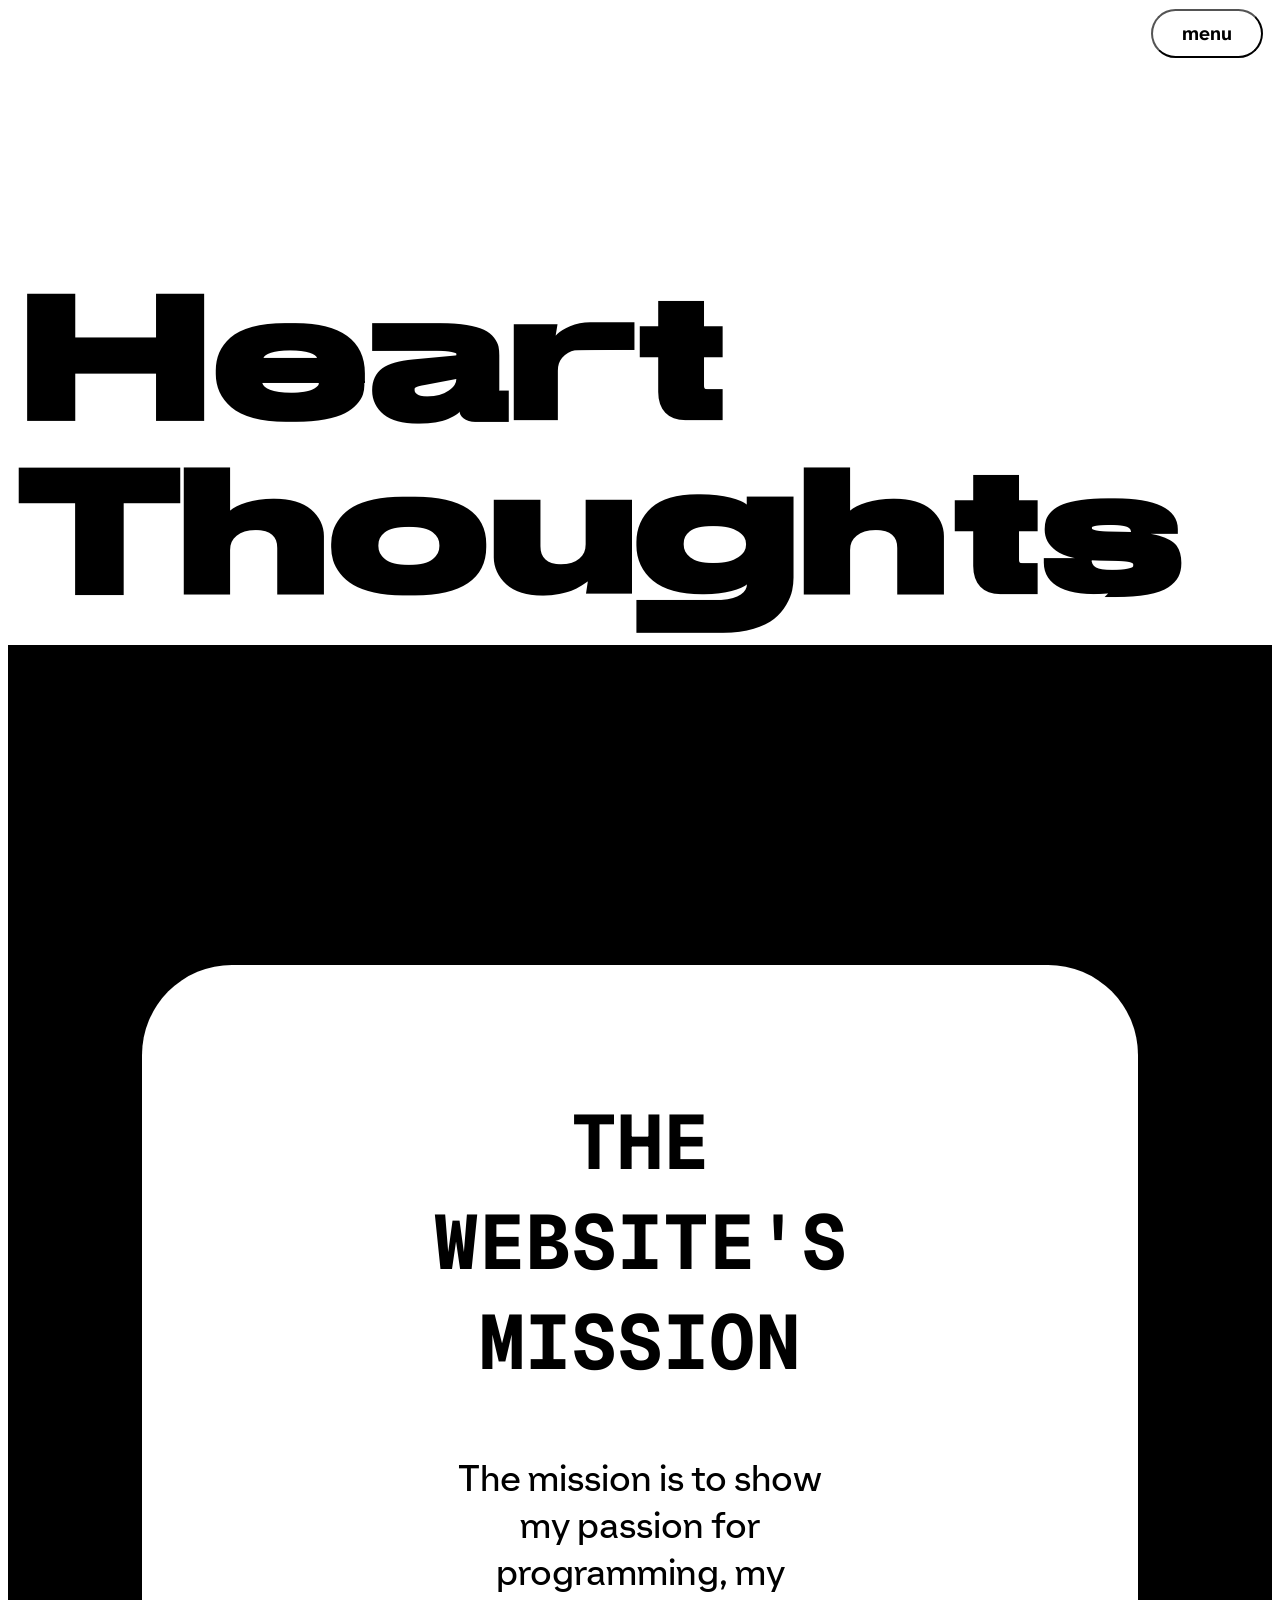
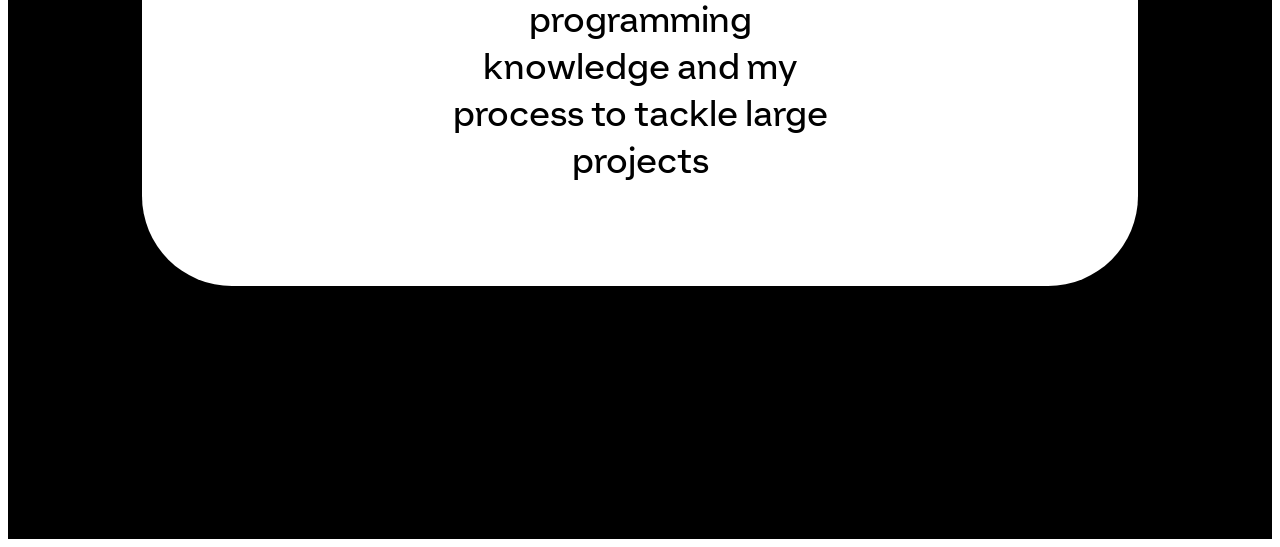
==== index.html @ 22851c81 "first commit" ====
<!-- the home page -->
 <!DOCTYPE html>
 <html lang="en">
 <head>
    <meta charset="UTF-8">
    <meta name="viewport" content="width=device-width, initial-scale=1.0">
    <link rel="stylesheet" type="text/css" href="styles.css" /> 
    <title>Heart Thoughts - Home</title>
 </head>
 <body>
    <div id="hero_section"> 
        <!-- block level identification -->
        <div class="menu">
            <button class="home_button">menu</button>
            <!-- the menu -->
        </div>
        <div class="title">
            <!-- the title -->
             <h1>Heart<br>Thoughts</h1>
        </div>

    </div>

    <div id="mission_section"> 
        <div class="mission_card">
            <div class="mission_title">
                <h2>THE WEBSITE'S MISSION</h2>
            </div>
            <div class="mission_text">
                <p> The mission is to show my passion for programming, my programming knowledge and my process to tackle large projects</p>
            </div>

        </div>

    <div id="feature_section">
        <div class="feauture_title">
            <h2>FEATURE LIST</h2>
        </div>


    </div>

    </div>
 </body>
 </html>
---- styles.css ----
/* css file for the home page */
/* going to use grid instead of flex because it gives you more control */

@font-face {
    /* for the title */
  font-family: 'StretchPro';
  src: url('fonts/StretchPro.otf') format('opentype');
  
}

@font-face {
    /* for the menu */
  font-family: 'AHN';
  src: url('fonts/AtkinsonHyperlegibleNext-VariableFont_wght.ttf') format('truetype');
  font-weight: bold;
}

/* headings */
@font-face {
  font-family: 'GeistMono';
  src: url('fonts/GeistMono-VariableFont_wght.ttf') format('truetype');
  font-weight: bold;
}

/* text */
@font-face {
  font-family: 'CruffySans';
  src: url('fonts/CruyffSans-Regular.ttf') format('truetype');
  font-weight: bold;
}

body{
  width: minmax(500px, 1fr);
}

#hero_section{
/* 1. to use grid you need to set the outmost container to grid */
    display: grid;  /* grid – generates a block-level grid */


/* 2. define the   columns and rows of the grid with a space-separated list of values*/
/*  <track-size> – can be a length, a percentage, or a fraction of the free space in the grid using the fr unit (more on this unit over at DigitalOcean)
<line-name> – an arbitrary name of your choosing or the order that the lines appears from the leftmost outer lne of the grid. the count starts at 1 and not 0*/
    grid-template-columns: 75% 25%;
    grid-template-rows: 25% 25%;
    grid-template-areas: 
    ". menu"
    "title title";
    /*  gaps between the rows, gaps between the columsn  */
    margin: 1vh;
    overflow: hidden;  /* Hides overflowed text */
    
}


#hero_section .menu .home_button{
   background-color: white;
   color: black; 

   font-family: 'AHN';


   /* colour of the text */
   border-radius: 62.18px;
   padding: 10px 29px;
   /*  the space between the text and the border of a button: height, width */
   text-align: center;
   font-size: 19.34px;
   border-width: 2px;
   /* border thickness */
}


#hero_section .menu{
/* move the menut to the left*/
  justify-self: end; 
  align-self: start; 
  grid-area: menu;
}

#hero_section .title{
/* move the menut to the left*/
  justify-self: start; 
  align-self: end; 
  grid-area: title; 
  width: 1fr; 
  height: 100%;

}


#hero_section .title h1{
    font-size: 13.43vw;
    font-family: 'StretchPro';

}

/* 

Mission section

*/


#mission_section {
    background-color: black;
    width: 100%;
    height: 70%;
    display: grid; 
    /* minmax(0, 1fr) */
    grid-template-columns: minmax(0.3fr,1fr) minmax(0.4fr,2fr) minmax(0.3fr,1fr);
    grid-template-rows: minmax(0.3fr,1fr) minmax(2.4fr,3fr) minmax(0.3fr,1fr);  
    gap: 0px 0px; 
    grid-template-areas: 
        ". . ."
        "mission_card . . "
        ". . ."; 

}
/* not centred */
#mission_section .mission_card{
    margin: 20% 20%;
    background-color: white;
    color: black; 
    border-radius: 90px;
    padding: 5% 23%;
    text-align: center;

    justify-self: center; 
    align-self: center; 
    grid-area: mission_card; 
    white-space: normal;  /* Ensures text wraps when necessary */
    
    
    
}

#mission_section .mission_card .mission_title{
  font-family: 'GeistMono';
  /* white-space: nowrap; */
  /* stops the text being squished in one column*//* stops the text being squished in one column*/
  font-size: 4vw;
  /* white-space: normal;  Ensures text wraps when necessary */
}

#mission_section .mission_card .mission_text{
  font-family: 'CruffySans';
  font-size: 3vw;
  /* white-space: normal;  Ensures text wraps when necessary */

}

/* why the mission_card is centered */
/* The reason the code centers the mission_card element within the mission_section is due to the CSS Grid layout combined with how the grid-template-areas and the justify-self and align-self properties are applied:

- The mission_section uses a grid container with three columns and three rows defined by grid-template-columns and grid-template-rows. The middle row and first column contain the mission_card area as specified in grid-template-areas, positioning mission_card in the second row and first column cell of the grid.
- The mission_card is assigned to the grid-area named "mission_card," ensuring it occupies that particular grid cell.
- Within the mission_card CSS, justify-self: center and align-self: center center the card horizontally and vertically within its grid cell.
- Despite margin: 20% 20%, the centering via justify-self and align-self within the grid cell takes precedence for alignment inside that cell.
- The grid-template-columns and grid-template-rows use minmax with fractional units, giving flexible but balanced space distribution. Since mission_card is placed in the middle of the vertical grid but on the left horizontally (first column), it aligns centrally in that grid cell, which can appear visually centered vertically in the section though shifted horizontally to the left grid area. */
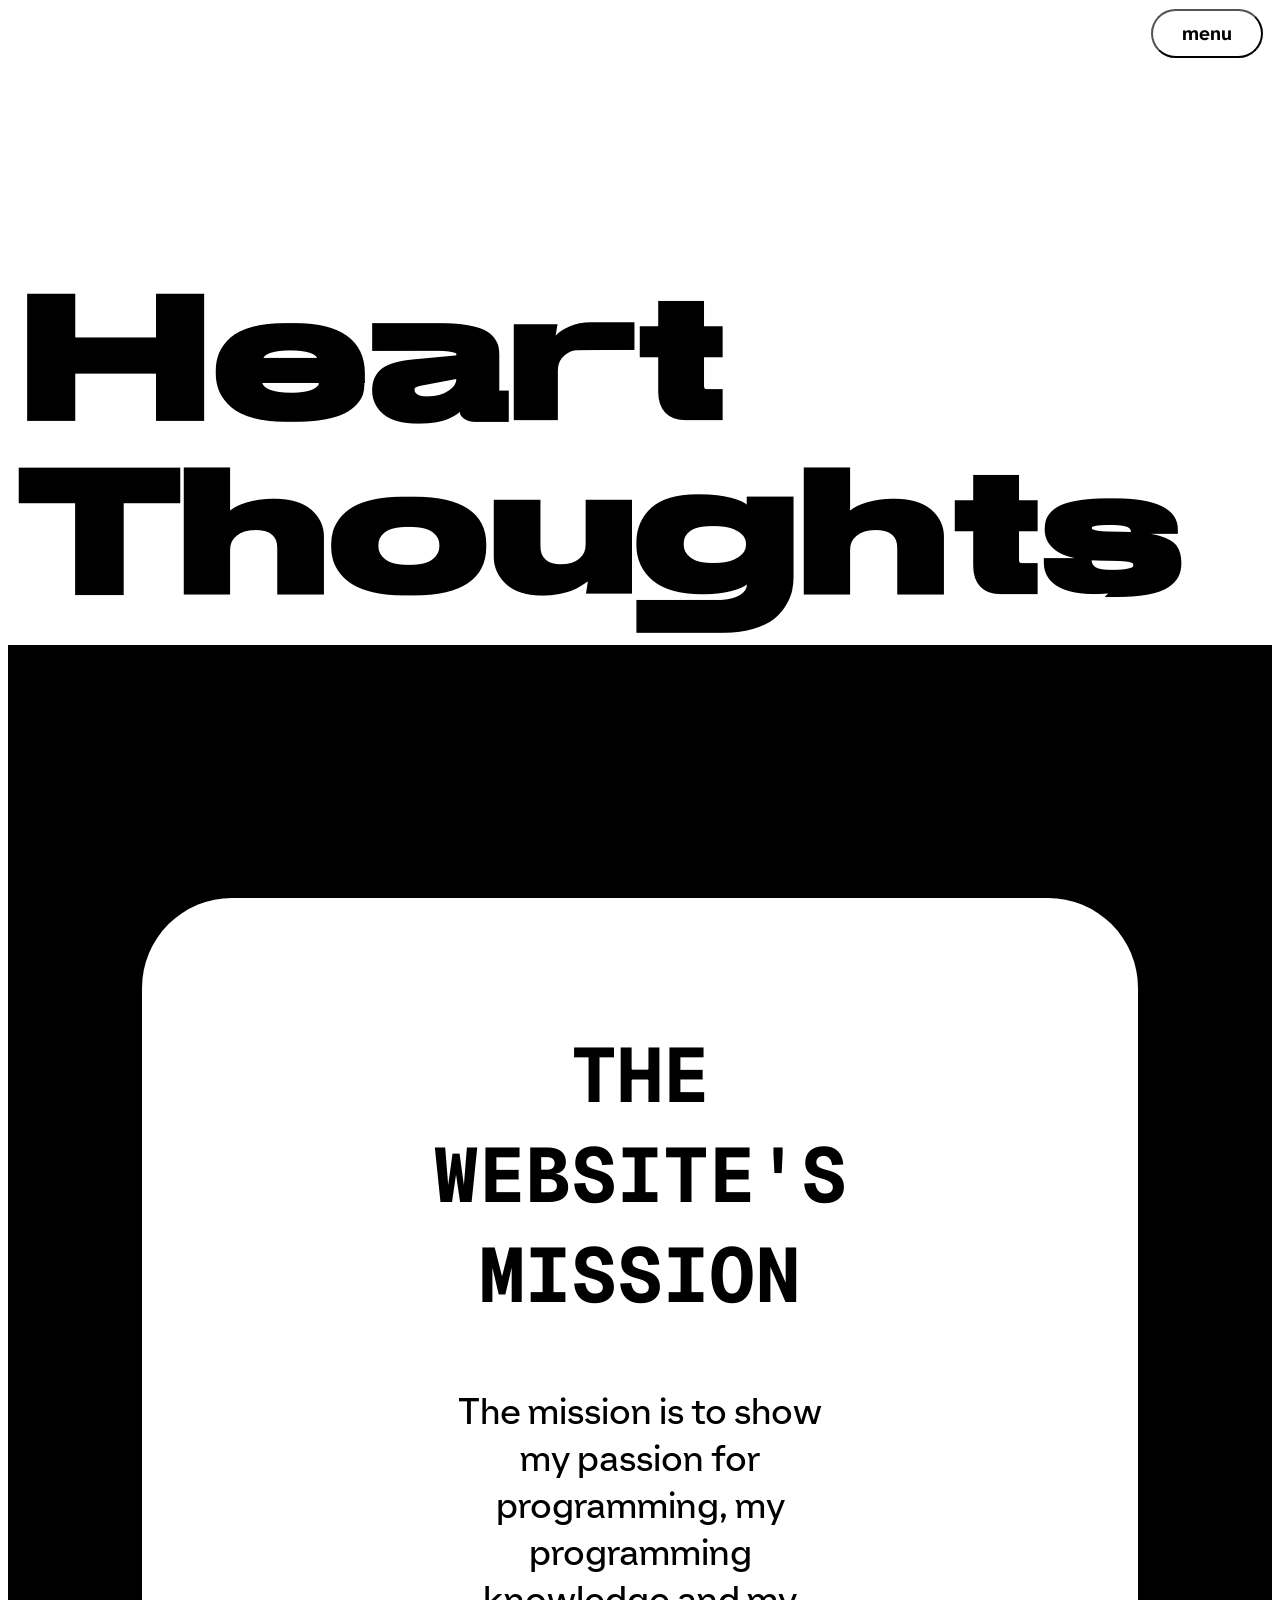
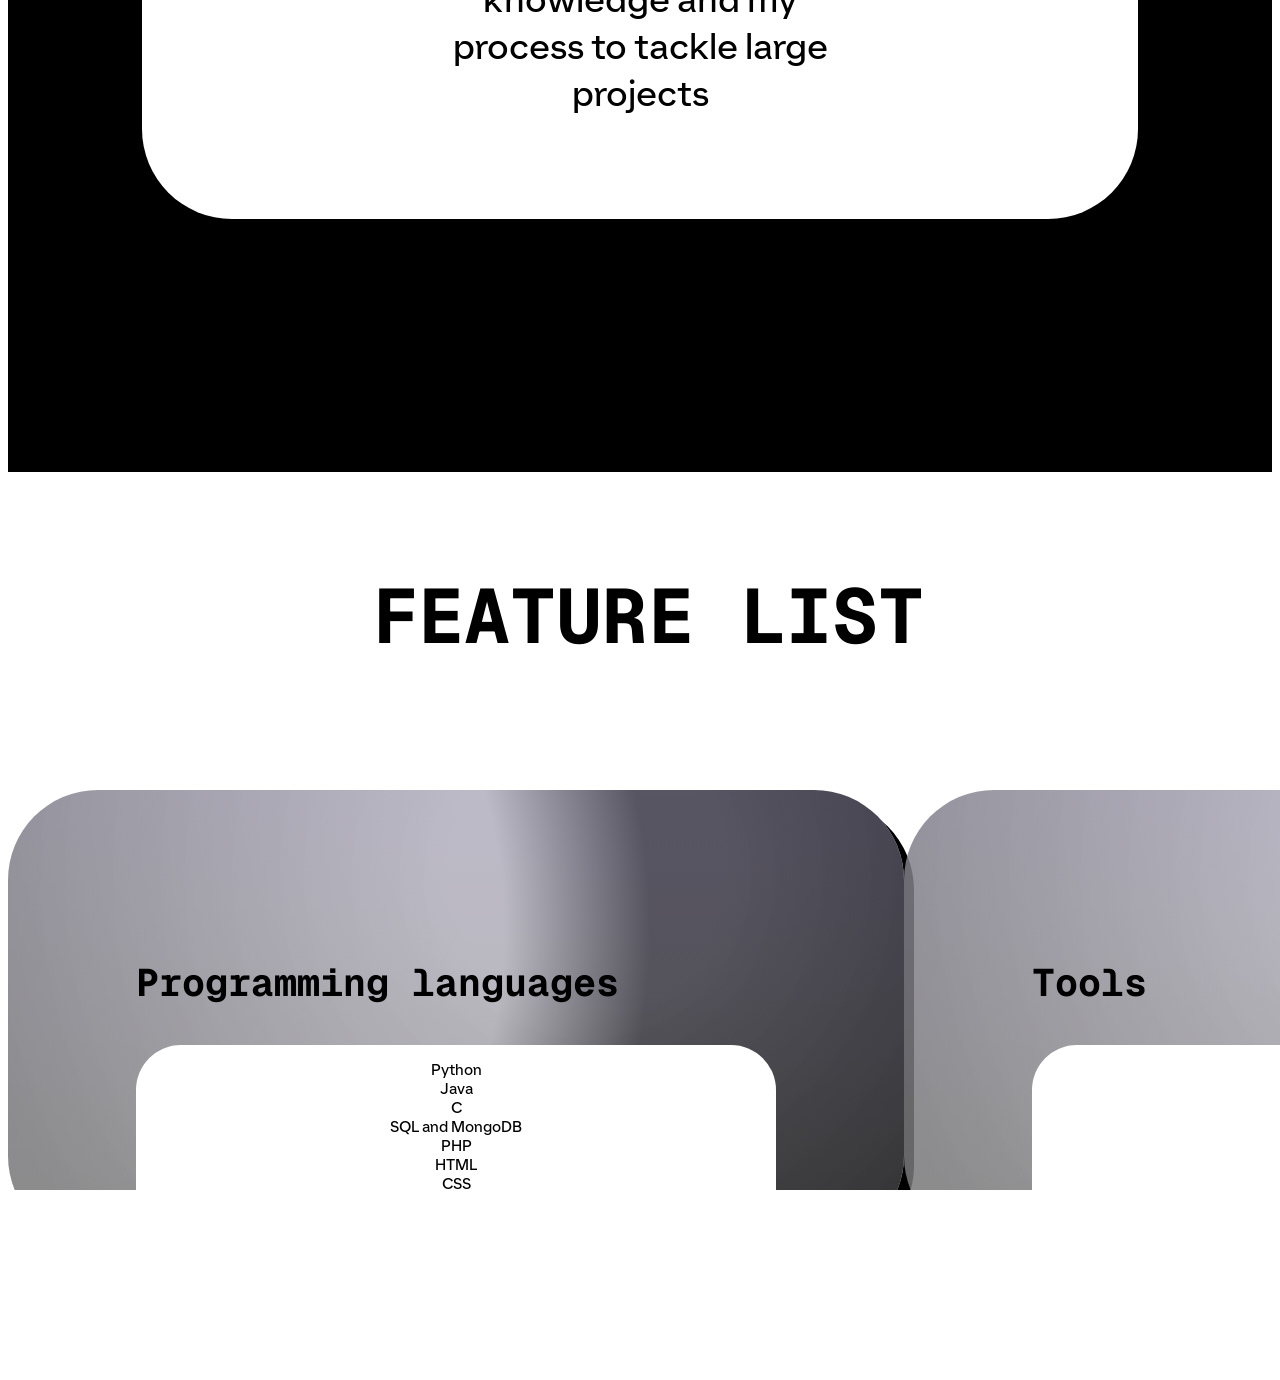
==== commit 23d701b7: "this is a working courossel at a small - phone sized display size. Once it becomes the size of a lap" ====
--- a/index.html
+++ b/index.html
@@ -32,14 +32,75 @@
 
         </div>
 
+    </div>
+
     <div id="feature_section">
+
         <div class="feauture_title">
             <h2>FEATURE LIST</h2>
         </div>
+        
+            <!-- caurosel -->
+        <div id="caurosel">
+             
+                <div class="content">
+                    <p>
+                        Programming languages
+                    </p>
+                    <div class="feature_text_container">
+                        <ul>
+                            <li>Python</li>
+                            <li>Java</li>
+                            <li>C</li>
+                            <li>SQL and MongoDB</li>
+                            <li>PHP</li>
+                            <li>HTML</li>
+                            <li>CSS</li>
+                        </ul>
+                    </div>
+
+                </div>
+
+                <div class="content">
+                    <p>
+                        Tools
+                    </p>
+                    <div class="feature_text_container">
+                        <ul>
+                            <li>Git and Github</li>
+                            <li>Excel</li>
+                            <li>Linux</li>
+                            <li>Bash</li>
+                        </ul>
+                    </div>
+
+                </div>
+                <div class="content">
+                    <p>
+                        Technologies
+                    </p>
+
+                    <div class="feature_text_container">
+                        <ul>
+                            <li>RDBMS</li>
+                            <li> CI/CD</li>
+                            <li>AWS</li>
+                            <li>Virtual Machines</li>
+                            <li>Penpot</li>
+
+                        </ul>
+
+                    </div>
+                </div>
+                
+            
+        </div>
+       
 
 
     </div>
 
-    </div>
+
+    
  </body>
  </html>
--- a/styles.css
+++ b/styles.css
@@ -159,3 +159,173 @@
 - Despite margin: 20% 20%, the centering via justify-self and align-self within the grid cell takes precedence for alignment inside that cell.
 - The grid-template-columns and grid-template-rows use minmax with fractional units, giving flexible but balanced space distribution. Since mission_card is placed in the middle of the vertical grid but on the left horizontally (first column), it aligns centrally in that grid cell, which can appear visually centered vertically in the section though shifted horizontally to the left grid area. */
 
+
+
+
+#feature_section {
+  background-color: rgb(255, 255, 255);
+  width: 100vw;
+  min-height: 100vh;
+  list-style: none;
+
+  display: grid; 
+    grid-template-columns: 0.1fr 3.3fr 0.1fr; 
+  grid-template-rows: 1fr 1.8fr 0.5fr; 
+  gap: 0px 0px; 
+  grid-template-areas: 
+    ". title ."
+    "slider slider slider"
+    ". . ."; 
+  
+
+}
+
+#feature_section .feauture_title{
+  font-size: 4vw;
+  font-family: 'GeistMono';
+  padding-top: 30px;
+
+  justify-self: center; 
+  align-self: start; 
+  grid-area: title; 
+
+}
+
+  
+#caurosel{
+  background-color: white;
+  display: flex;
+  height: 400px;
+  
+  overflow-x: scroll;
+  scroll-snap-type: x mandatory;
+  scroll-padding-top: 15vh;
+   
+  /* Hide scrollbar in Firefox */
+  scrollbar-width: none;
+
+  /* Hide scrollbar in IE and Edge */
+  -ms-overflow-style: none;
+
+  justify-self: stretch; 
+  align-self: center; 
+  grid-area: slider; 
+  
+}
+
+
+/* Hide scrollbar in webkit */
+.list::-webkit-scrollbar {
+  display: none;
+}
+
+
+
+.content {
+  display:flex;
+  align-items: center;
+  justify-content: start;
+  padding:10vw;
+  width:80vw;
+  /* margin: 2vw;  */
+  height: 50%;
+
+}
+
+.content {
+  display:flex;
+  align-items: center;
+  justify-content: start;
+ 
+  white-space: nowrap;
+  /* background-color: #000000; */
+  background:
+      radial-gradient(circle at 4.45% 30.34%, rgba(255,255,255,0.4) 50%, rgba(2,2,3,0.4) 66.0%),
+      radial-gradient(circle at 64.65% 18.90%, rgba(255,255,255,0.2) 20%, rgba(0,0,0,0.4) 91%),
+      linear-gradient(to bottom, rgba(26,17,65,0.6) 0%, rgba(0,0,0,0.6) 100%);
+
+    background-size: 100% 100%;
+    background-repeat: no-repeat;
+    color: black;
+
+  /* position: relative; */
+  z-index: 0;
+  /* color: white; */
+  /* transition: 0.6s ease-in; */
+  scroll-snap-align: start;
+  border-radius: 90px 90px 90px 90px;
+  
+  /* making the grid to put in the inner card and the title */
+  display: grid;
+  grid-template-columns: 0.1fr 3.4fr 0.1fr; 
+  grid-template-rows: 0.1fr 1.6fr 0.1fr; 
+  gap: 0px 0px; 
+  grid-template-areas: 
+        "title . ."
+        "text_card_container . . "
+        ". . ."; 
+
+
+
+  box-shadow: 10px 10px;
+  
+  
+}
+
+
+/* 
+.content:hover::before{
+  transition-delay:0.1s ;
+
+  transform: scale(40);
+}
+
+.content:hover{
+    background:
+      radial-gradient(circle at 4.45% 30.34%, rgba(255,255,255,0.4) 50%, rgba(2,2,3,0.4) 66.0%),
+      radial-gradient(circle at 64.65% 18.90%, rgba(255,255,255,0.2) 20%, rgba(0,0,0,0.4) 91%),
+      linear-gradient(to bottom, rgba(26,17,65,0.6) 0%, rgba(0,0,0,0.6) 100%);
+
+    background-size: 100% 100%;
+    background-repeat: no-repeat;
+    color: black; */
+
+/* } */
+
+.content p{
+    padding: 0px 0px;
+    font-size: 3vw;
+    font-family: 'GeistMono';
+    grid-area: title; 
+    place-self: start start;
+
+   
+}
+
+.feature_text_container{
+    
+    background-color: white;
+    color: black; 
+    border-radius: 45px;
+    /* padding: 10% 10%; */
+    text-align: center;
+    width: 50vw;
+    height: 30vh;
+
+    justify-self: center; 
+    align-self: center; 
+    grid-area: text_card_container; 
+    white-space: normal;
+    
+}
+ul {
+  /* How do I get the bullets of an unordered list to center with the text? */
+  padding-left: 0px;
+  list-style-position: inside;
+  /* getting rid of bullet points */
+  list-style-type: none;
+  /* changing the font */
+  font-family:CruffySans;
+ 
+
+}
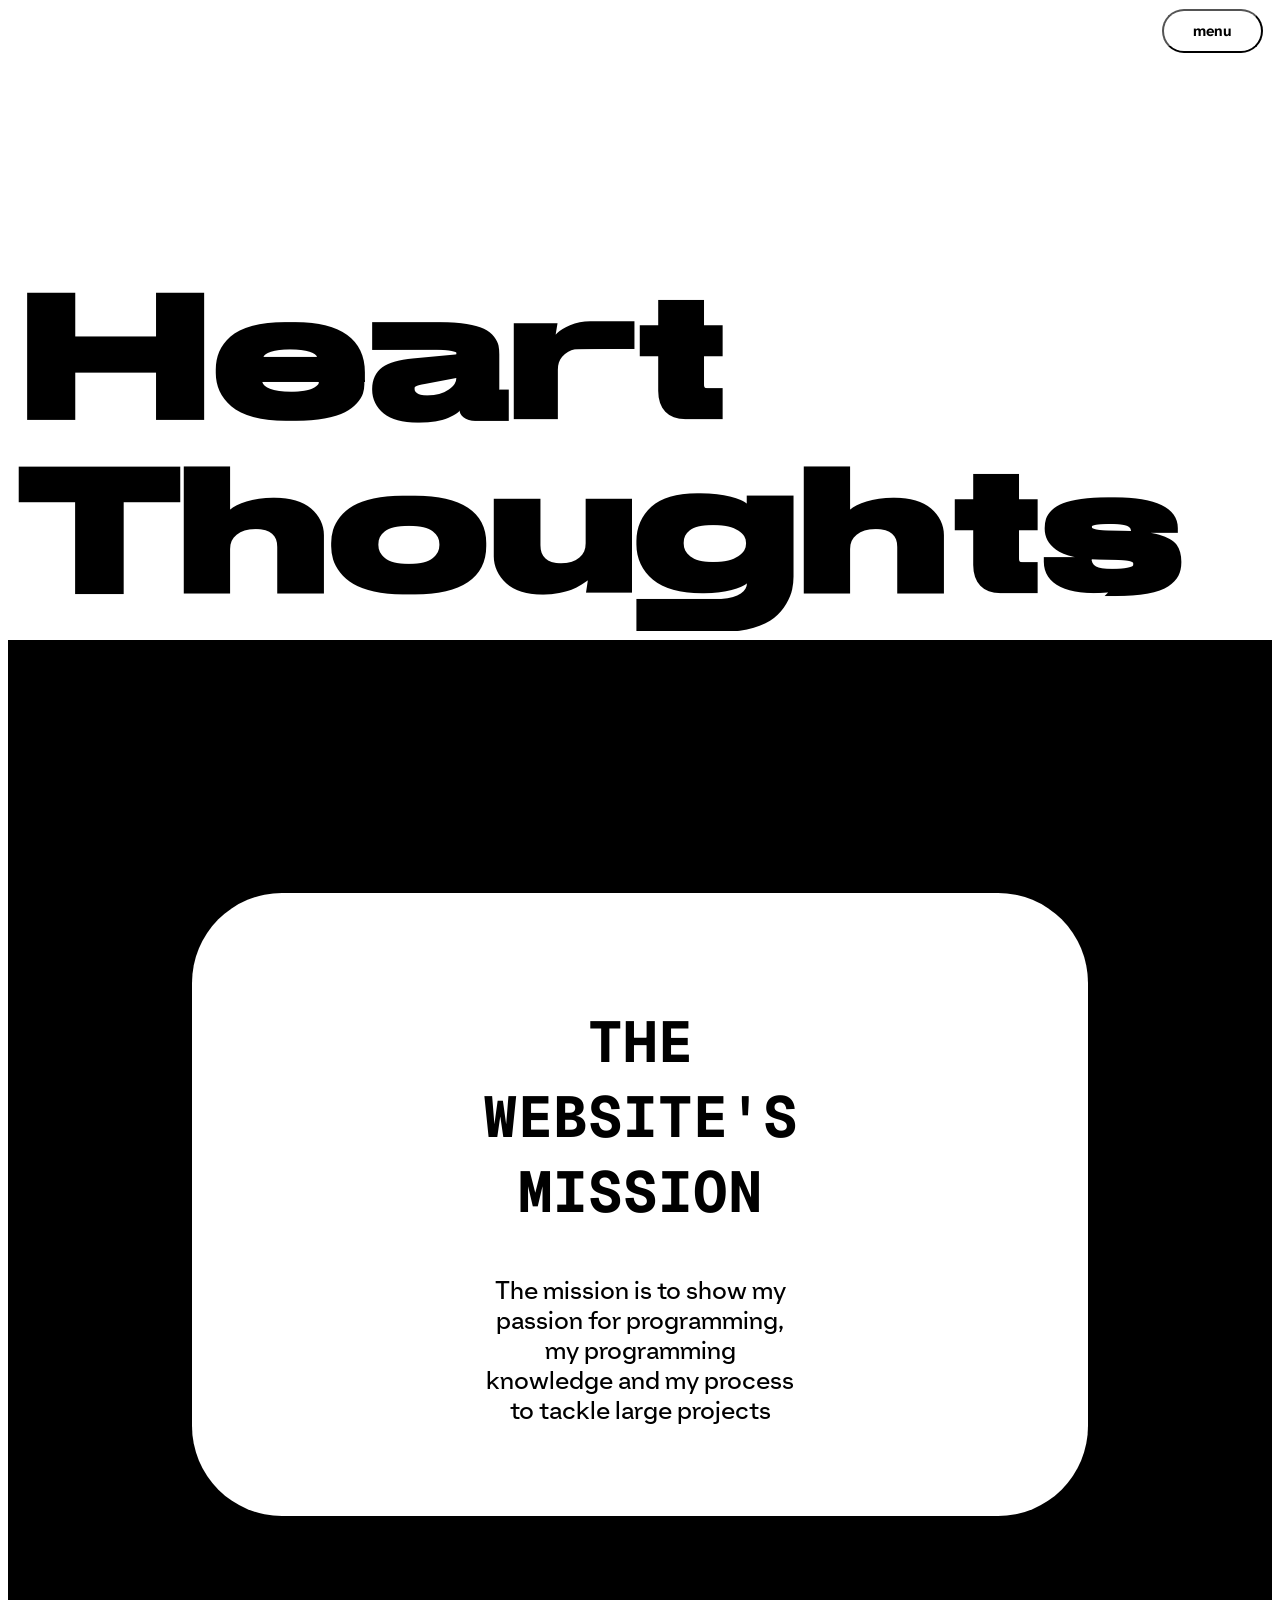
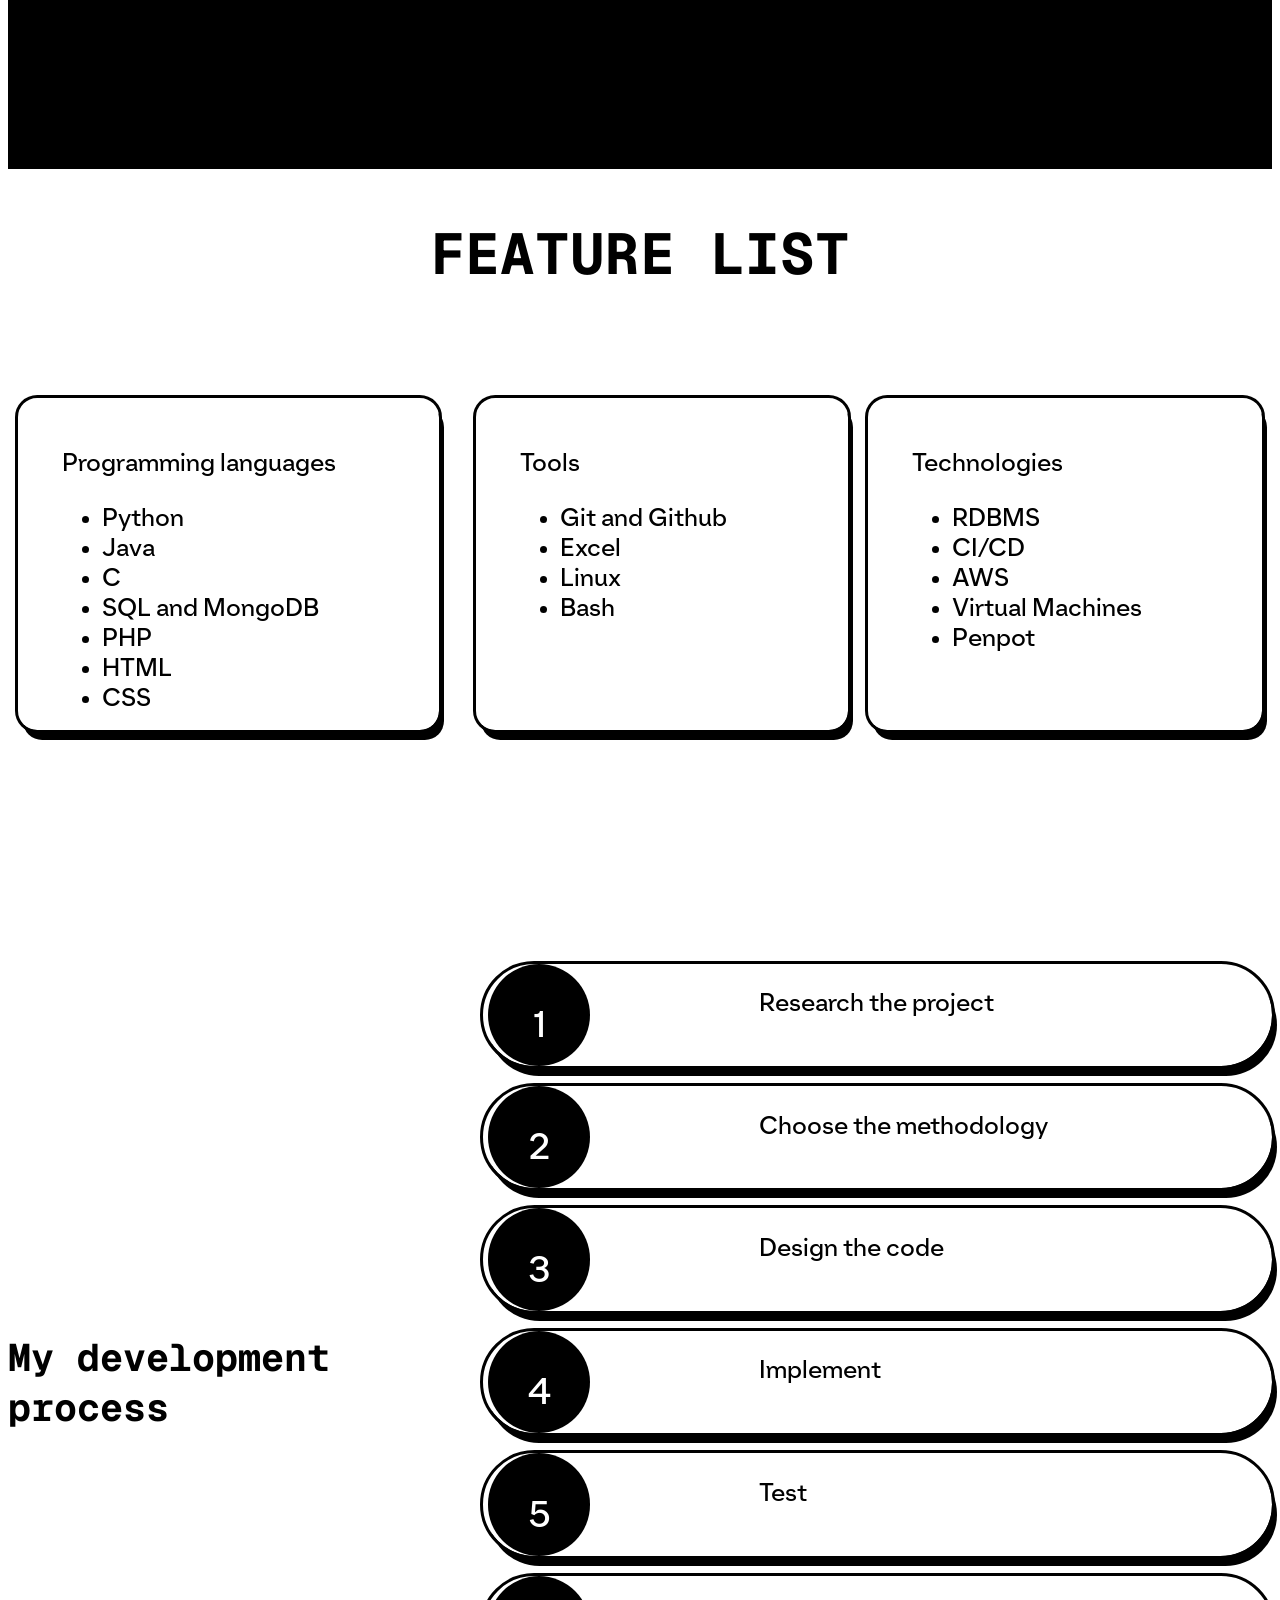
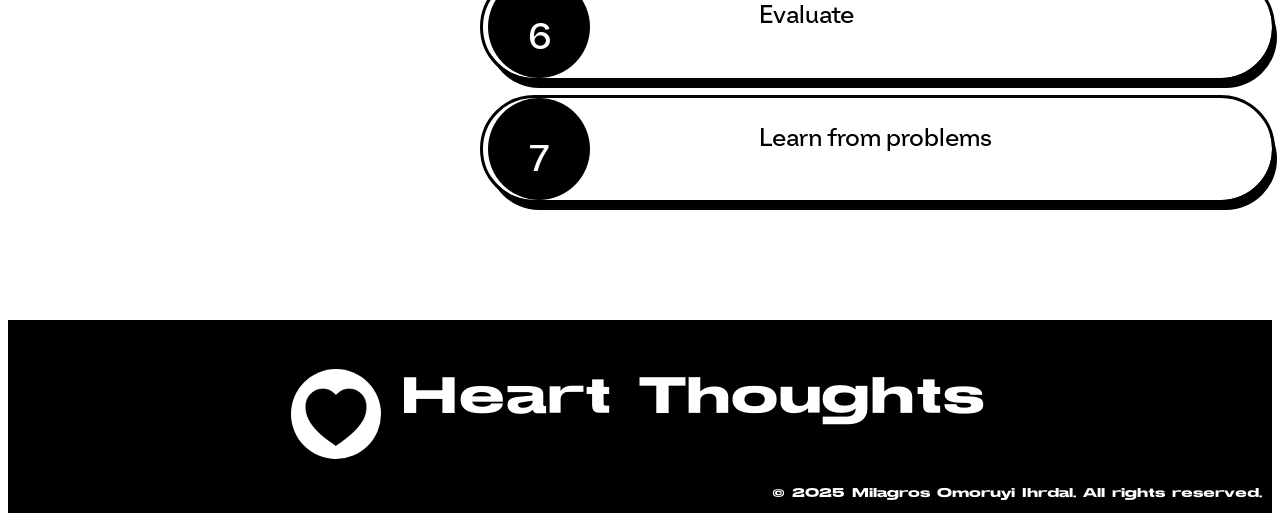
==== commit ed80e4b4: "how it works and footer" ====
--- a/index.html
+++ b/index.html
@@ -34,6 +34,7 @@
 
     </div>
 
+    <!-- new section -->
     <div id="feature_section">
 
         <div class="feauture_title">
@@ -44,52 +45,58 @@
         <div id="caurosel">
              
                 <div class="content">
-                    <p>
-                        Programming languages
-                    </p>
-                    <div class="feature_text_container">
-                        <ul>
-                            <li>Python</li>
-                            <li>Java</li>
-                            <li>C</li>
-                            <li>SQL and MongoDB</li>
-                            <li>PHP</li>
-                            <li>HTML</li>
-                            <li>CSS</li>
-                        </ul>
+                    <div class="card">
+                        <p>
+                            Programming languages
+                        </p>
+                        <div class="feature_text_container">
+                            <ul>
+                                <li>Python</li>
+                                <li>Java</li>
+                                <li>C</li>
+                                <li>SQL and MongoDB</li>
+                                <li>PHP</li>
+                                <li>HTML</li>
+                                <li>CSS</li>
+                            </ul>
+                        </div>
                     </div>
 
                 </div>
 
                 <div class="content">
-                    <p>
-                        Tools
-                    </p>
-                    <div class="feature_text_container">
-                        <ul>
-                            <li>Git and Github</li>
-                            <li>Excel</li>
-                            <li>Linux</li>
-                            <li>Bash</li>
-                        </ul>
-                    </div>
-
-                </div>
+                    <div class="card">
+                        <p>
+                            Tools
+                        </p>
+                        <div class="feature_text_container">
+                            <ul>
+                                <li>Git and Github</li>
+                                <li>Excel</li>
+                                <li>Linux</li>
+                                <li>Bash</li>
+                            </ul>
+                        </div>
+                    </div>
+                </div>
+
                 <div class="content">
-                    <p>
-                        Technologies
-                    </p>
-
-                    <div class="feature_text_container">
-                        <ul>
-                            <li>RDBMS</li>
-                            <li> CI/CD</li>
-                            <li>AWS</li>
-                            <li>Virtual Machines</li>
-                            <li>Penpot</li>
-
-                        </ul>
-
+                    <div class="card">
+                        <p>
+                            Technologies
+                        </p>
+
+                        <div class="feature_text_container">
+                            <ul>
+                                <li>RDBMS</li>
+                                <li> CI/CD</li>
+                                <li>AWS</li>
+                                <li>Virtual Machines</li>
+                                <li>Penpot</li>
+
+                            </ul>
+
+                        </div>
                     </div>
                 </div>
                 
@@ -100,7 +107,137 @@
 
     </div>
 
-
+    <!-- new section -->
+    <div class="how-it-works">
+        <div class="hwi-title">
+            <h2>My development process</h2>
+        </div>
+        
+        <div class="process-items-group">
+            <!-- hiw =  how-it-works-->
+            <div class="general-item-hiw">
+                <div class="single-item-hiw">
+                    <div class="hwi-numbered-icon">
+                        <p class="hwi-numbered-label">1</p>
+                    </div>
+                                    
+                    <div class="hwi-single-item-text">
+                        <p>Research the project</p>
+                    </div>
+                    
+                </div>
+            </div>
+
+
+           
+            <div class="general-item-hiw">
+                <div class="single-item-hiw">
+                    <div class="hwi-numbered-icon">
+                        <p class="hwi-numbered-label">2</p>
+                    </div>
+                                    
+                    <div class="hwi-single-item-text">
+                         <p>Choose the methodology</p>
+                    </div>
+                    
+                </div>
+            </div>
+
+           
+            
+            <div class="general-item-hiw">
+                <div class="single-item-hiw">
+                    <div class="hwi-numbered-icon">
+                        <p class="hwi-numbered-label">3</p>
+                    </div>
+                                    
+                    <div class="hwi-single-item-text">
+                          <p>Design the code</p>
+                    </div>
+                    
+                </div>
+            </div>
+
+            
+
+            <div class="general-item-hiw">
+                <div class="single-item-hiw">
+                    <div class="hwi-numbered-icon">
+                        <p class="hwi-numbered-label">4</p>
+                    </div>
+                                    
+                    <div class="hwi-single-item-text">
+                          <p>Implement</p>
+                    </div>
+                    
+                </div>
+            </div>
+
+            
+            <div class="general-item-hiw">
+                <div class="single-item-hiw">
+                    <div class="hwi-numbered-icon">
+                        <p class="hwi-numbered-label">5</p>
+                    </div>
+                                    
+                    <div class="hwi-single-item-text">
+                          <p>Test</p>
+                    </div>
+                    
+                </div>
+            </div>
+
+            
+            <div class="general-item-hiw">
+                <div class="single-item-hiw">
+                    <div class="hwi-numbered-icon">
+                        <p class="hwi-numbered-label">6</p>
+                    </div>
+                                    
+                    <div class="hwi-single-item-text">
+                          <p>Evaluate</p>
+                    </div>
+                    
+                </div>
+            </div>
+            
+            
+            <div class="general-item-hiw">
+                <div class="single-item-hiw">
+                    <div class="hwi-numbered-icon">
+                        <p class="hwi-numbered-label">7</p>
+                    </div>
+                                    
+                    <div class="hwi-single-item-text">
+                          <div class="seventh-item-hiw"><p>Learn from problems</p></div>
+                    </div>
+                    
+                </div>
+            </div>
+            
+            
+        </div>
+    </div>
+
+        <!-- next section -->
+
+        <footer>
+            <div class="footer-logo">
+                <img src="assets\logo.svg" alt="logo" style="width:10vh;height:10vh;">
+            </div>
+            <div class="footer_text">
+                <p>Heart Thoughts</p>
+            
+            </div>
+            <div class="footer_copyright">
+                <p>© 2025 Milagros Omoruyi Ihrdal. All rights reserved.</p>
+            </div>
+            
+            
+        </footer>
+
+
+    
     
  </body>
  </html>
--- a/styles.css
+++ b/styles.css
@@ -31,6 +31,8 @@
 
 body{
   width: minmax(500px, 1fr);
+  overflow-x: hidden; 
+
 }
 
 #hero_section{
@@ -65,7 +67,7 @@
    padding: 10px 29px;
    /*  the space between the text and the border of a button: height, width */
    text-align: center;
-   font-size: 19.34px;
+   font-size: 15px;
    border-width: 2px;
    /* border thickness */
 }
@@ -81,7 +83,7 @@
 #hero_section .title{
 /* move the menut to the left*/
   justify-self: start; 
-  align-self: end; 
+  align-self: start; 
   grid-area: title; 
   width: 1fr; 
   height: 100%;
@@ -105,7 +107,7 @@
 #mission_section {
     background-color: black;
     width: 100%;
-    height: 70%;
+    height: 50%;
     display: grid; 
     /* minmax(0, 1fr) */
     grid-template-columns: minmax(0.3fr,1fr) minmax(0.4fr,2fr) minmax(0.3fr,1fr);
@@ -139,13 +141,13 @@
   font-family: 'GeistMono';
   /* white-space: nowrap; */
   /* stops the text being squished in one column*//* stops the text being squished in one column*/
-  font-size: 4vw;
+  font-size: 3vw;
   /* white-space: normal;  Ensures text wraps when necessary */
 }
 
 #mission_section .mission_card .mission_text{
   font-family: 'CruffySans';
-  font-size: 3vw;
+  font-size: 2vw;
   /* white-space: normal;  Ensures text wraps when necessary */
 
 }
@@ -162,170 +164,237 @@
 
 
 
-#feature_section {
+
+#feature_section{  
+  display: grid;
+  grid-template-columns: 0.5fr 2fr 0.5fr;
+  grid-template-rows: 1.1fr 1.9fr 0.5fr;
+  gap: 0px 0px;
+  grid-auto-flow: row;
+  grid-template-areas:
+    ". title ."
+    "caurosel caurosel caurosel"
+    ". . .";
+}
+
+.feauture_title {
+  display: grid; /* or display: flex;  Why use CSS Grid here?
+Your parent container #feature_section defines a layout with multiple defined areas (title, carousel) arranged in columns and rows. Grid makes it easy to explicitly position these areas with grid-template-areas. */
+  justify-content: center; /* Centers horizontally */
+  align-items: center; /* Optional: centers vertically if container height is set */
+  grid-area: title; /* keep this if you're using grid layout */
+  width: 100%;
+  height: 50%;
+  font-family: 'GeistMono';
+  font-size: 3vw;
+}
+
+#caurosel {
+  display: grid;
+  overflow-y: hidden; 
+  grid-auto-flow: column;  /* lay out children horizontally */
+  grid-area: caurosel;
+  justify-self: center; 
+  align-self: center; 
+/* align-items - Aligns all child items the same way */
+  /* align-self - Aligns that single item differently */
+  width: 100%;
+  height: 100%;
   background-color: rgb(255, 255, 255);
-  width: 100vw;
-  min-height: 100vh;
-  list-style: none;
-
+  overflow-x: scroll;
+  scroll-snap-type: x mandatory;
+}
+
+
+.content {
+  /* background: linear-gradient(135deg, #000000, #292a2d, #000000); */
+  /* top | right | bottom | left */
+  padding: 1px 1px 1px 20px;
+  height: 90%;
+  border-radius: 1.2rem;
+  box-shadow: 0px 1rem 1.5rem -0.9rem #000000e1;
+  max-width: 400px;
+  min-width: 200px;
+  margin: 0 10px;         /* Adds 15px space to left and right of each card */
+  /* color: #ffffff; */
+  font-family: 'CruffySans';
+  font-size: 2vw;
+  outline-style: solid;
+  align-self:center;
+  outline-color: black;
+  -webkit-box-shadow: rgba(0,0,0,1) 0px 0 10px;
+  -moz-box-shadow: rgba(0,0,0,1) 0 0 10px;
+  box-shadow: 5px 10px rgba(0,0,0,1) ;
+}
+
+.card {
+  /* font-size: 1rem; */
+
+  padding: 1.5rem;
+  border-radius: 1.2rem;
+}
+
+
+
+/* next section - how it works */
+
+.how-it-works {  
+  display: grid;
+  grid-template-columns: 0.7fr 1.3fr;
+  grid-template-rows: 1fr 1fr 1fr 1fr 1fr 1fr 1fr 1fr 1fr;
+  gap: 0px 50px;
+  grid-auto-flow: row;
+  grid-template-areas:
+    ". ."
+    "hwi-title hwi-items"
+    "hwi-title hwi-items"
+    "hwi-title hwi-items"
+    "hwi-title hwi-items"
+    "hwi-title hwi-items"
+    "hwi-title hwi-items"
+    "hwi-title hwi-items"
+    ". .";
+}
+
+.hwi-title {
+  justify-self: center;
+  align-self: center;
+  grid-area: hwi-title;
+  font-family: 'GeistMono';
+  font-size: 2vw;
+}
+
+.process-items-group {  
+  display: grid;
+  grid-template-columns: 1fr;
+  grid-template-rows: 1fr 1fr 1fr 1fr 1fr 1fr 1fr;
+  gap: 20px 0px;
+  grid-auto-flow: row;
+  justify-content: stretch;
+  align-content: stretch;
+  justify-items: stretch;
+  align-items: center;
+  grid-template-areas:
+    "hwi-first"
+    "hwi-second"
+    "hwi-third"
+    "hwi-fourth"
+    "hwi-fifth"
+    "hwi-sixth"
+    "hwi-seventh";
+  grid-area: hwi-items;
+}
+
+.single-item-hiw { 
   display: grid; 
-    grid-template-columns: 0.1fr 3.3fr 0.1fr; 
-  grid-template-rows: 1fr 1.8fr 0.5fr; 
+  grid-template-columns: 0.7fr 1.3fr; 
+  grid-template-rows: 1.1fr; 
   gap: 0px 0px; 
   grid-template-areas: 
-    ". title ."
-    "slider slider slider"
-    ". . ."; 
+    "hwi-numbered-icon hwi-single-item-text"; 
+  grid-area: hwi-first; 
+
+
+}
+
+.hwi-numbered-icon{
+  display: grid; 
+  grid-template-columns: 1fr 1fr 1fr; 
+  grid-template-rows: 1fr 1fr 1fr; 
+  gap: 0px 0px; 
+  margin-left: 5px;
+  grid-template-areas: 
+  ". . ."
+  ". . ."
+  ". hwi-numbered-label ."; 
+
+
+  background-color: #000000;
+  border-radius: 90px;
+  width: 8vw;
+  height: 8vw;
+  align-self:center;
+  justify-self: left;
+  grid-area: hwi-numbered-icon;
+}
+
+.hwi-numbered-label{
+  color:white ;
+  grid-area: hwi-numbered-label;
+  justify-self: center;
+  align-self: center;
+  font-family: 'CruffySans';
+  font-size: 3vw;
+}
+
+
+.hwi-single-item-text{
+  font-family: 'CruffySans';
+  font-size: 2vw;
   
-
-}
-
-#feature_section .feauture_title{
+}
+.second-item-hiw { grid-area: hwi-second; }
+
+.third-item-hiw { grid-area: hwi-third; }
+
+.fourth-item-hiw { grid-area: hwi-fourth; }
+
+.fifth-item-hiw { grid-area: hwi-fifth; }
+
+.sixth-item-hiw { grid-area: hwi-sixth; }
+
+.seventh-item-hiw { grid-area: hwi-seventh; }
+
+.general-item-hiw{
+  outline-style: solid;
+  
+  border-radius: 90px;
+  padding-left: 0px;
+  -webkit-box-shadow: rgba(0,0,0,1) 0px 0 10px;
+  -moz-box-shadow: rgba(0,0,0,1) 0 0 10px;
+  box-shadow: 5px 10px rgba(0,0,0,1);
+}
+
+
+footer {
+  display: grid;
+  grid-template-columns: 0.6fr 1.4fr;
+  grid-template-rows: 1fr 0fr;
+  gap: 0 20px; /* horizontal gap 10px */
+  justify-items: stretch;
+  align-items: stretch;
+  grid-template-areas: 
+  "footer-logo footer_text"
+  "footer-logo footer_copyright";
+
+  width: 100%;
+  height: 30%;
+  background-color: #000000;
+  /* adjust height as needed */
+  color: white;
+}
+
+.footer-logo {
+  grid-area: footer-logo;
+  justify-self: end;
+  align-self: center;
+}
+
+.footer_text {
+  grid-area: footer_text;
+  justify-self: stretch;
+  align-self: end;
   font-size: 4vw;
-  font-family: 'GeistMono';
-  padding-top: 30px;
-
-  justify-self: center; 
-  align-self: start; 
-  grid-area: title; 
-
-}
-
-  
-#caurosel{
-  background-color: white;
-  display: flex;
-  height: 400px;
-  
-  overflow-x: scroll;
-  scroll-snap-type: x mandatory;
-  scroll-padding-top: 15vh;
-   
-  /* Hide scrollbar in Firefox */
-  scrollbar-width: none;
-
-  /* Hide scrollbar in IE and Edge */
-  -ms-overflow-style: none;
-
-  justify-self: stretch; 
-  align-self: center; 
-  grid-area: slider; 
-  
-}
-
-
-/* Hide scrollbar in webkit */
-.list::-webkit-scrollbar {
-  display: none;
-}
-
-
-
-.content {
-  display:flex;
-  align-items: center;
-  justify-content: start;
-  padding:10vw;
-  width:80vw;
-  /* margin: 2vw;  */
-  height: 50%;
-
-}
-
-.content {
-  display:flex;
-  align-items: center;
-  justify-content: start;
- 
-  white-space: nowrap;
-  /* background-color: #000000; */
-  background:
-      radial-gradient(circle at 4.45% 30.34%, rgba(255,255,255,0.4) 50%, rgba(2,2,3,0.4) 66.0%),
-      radial-gradient(circle at 64.65% 18.90%, rgba(255,255,255,0.2) 20%, rgba(0,0,0,0.4) 91%),
-      linear-gradient(to bottom, rgba(26,17,65,0.6) 0%, rgba(0,0,0,0.6) 100%);
-
-    background-size: 100% 100%;
-    background-repeat: no-repeat;
-    color: black;
-
-  /* position: relative; */
-  z-index: 0;
-  /* color: white; */
-  /* transition: 0.6s ease-in; */
-  scroll-snap-align: start;
-  border-radius: 90px 90px 90px 90px;
-  
-  /* making the grid to put in the inner card and the title */
-  display: grid;
-  grid-template-columns: 0.1fr 3.4fr 0.1fr; 
-  grid-template-rows: 0.1fr 1.6fr 0.1fr; 
-  gap: 0px 0px; 
-  grid-template-areas: 
-        "title . ."
-        "text_card_container . . "
-        ". . ."; 
-
-
-
-  box-shadow: 10px 10px;
-  
-  
-}
-
-
-/* 
-.content:hover::before{
-  transition-delay:0.1s ;
-
-  transform: scale(40);
-}
-
-.content:hover{
-    background:
-      radial-gradient(circle at 4.45% 30.34%, rgba(255,255,255,0.4) 50%, rgba(2,2,3,0.4) 66.0%),
-      radial-gradient(circle at 64.65% 18.90%, rgba(255,255,255,0.2) 20%, rgba(0,0,0,0.4) 91%),
-      linear-gradient(to bottom, rgba(26,17,65,0.6) 0%, rgba(0,0,0,0.6) 100%);
-
-    background-size: 100% 100%;
-    background-repeat: no-repeat;
-    color: black; */
-
-/* } */
-
-.content p{
-    padding: 0px 0px;
-    font-size: 3vw;
-    font-family: 'GeistMono';
-    grid-area: title; 
-    place-self: start start;
-
-   
-}
-
-.feature_text_container{
-    
-    background-color: white;
-    color: black; 
-    border-radius: 45px;
-    /* padding: 10% 10%; */
-    text-align: center;
-    width: 50vw;
-    height: 30vh;
-
-    justify-self: center; 
-    align-self: center; 
-    grid-area: text_card_container; 
-    white-space: normal;
-    
-}
-ul {
-  /* How do I get the bullets of an unordered list to center with the text? */
-  padding-left: 0px;
-  list-style-position: inside;
-  /* getting rid of bullet points */
-  list-style-type: none;
-  /* changing the font */
-  font-family:CruffySans;
- 
-
-}+  font-family: 'StretchPro';
+
+}
+
+.footer_copyright{
+
+  font-size: 1vw;
+  font-family: 'StretchPro';
+  grid-area:footer_copyright;
+  align-self: end;
+  justify-self: end;
+  padding-right:10px ;
+}
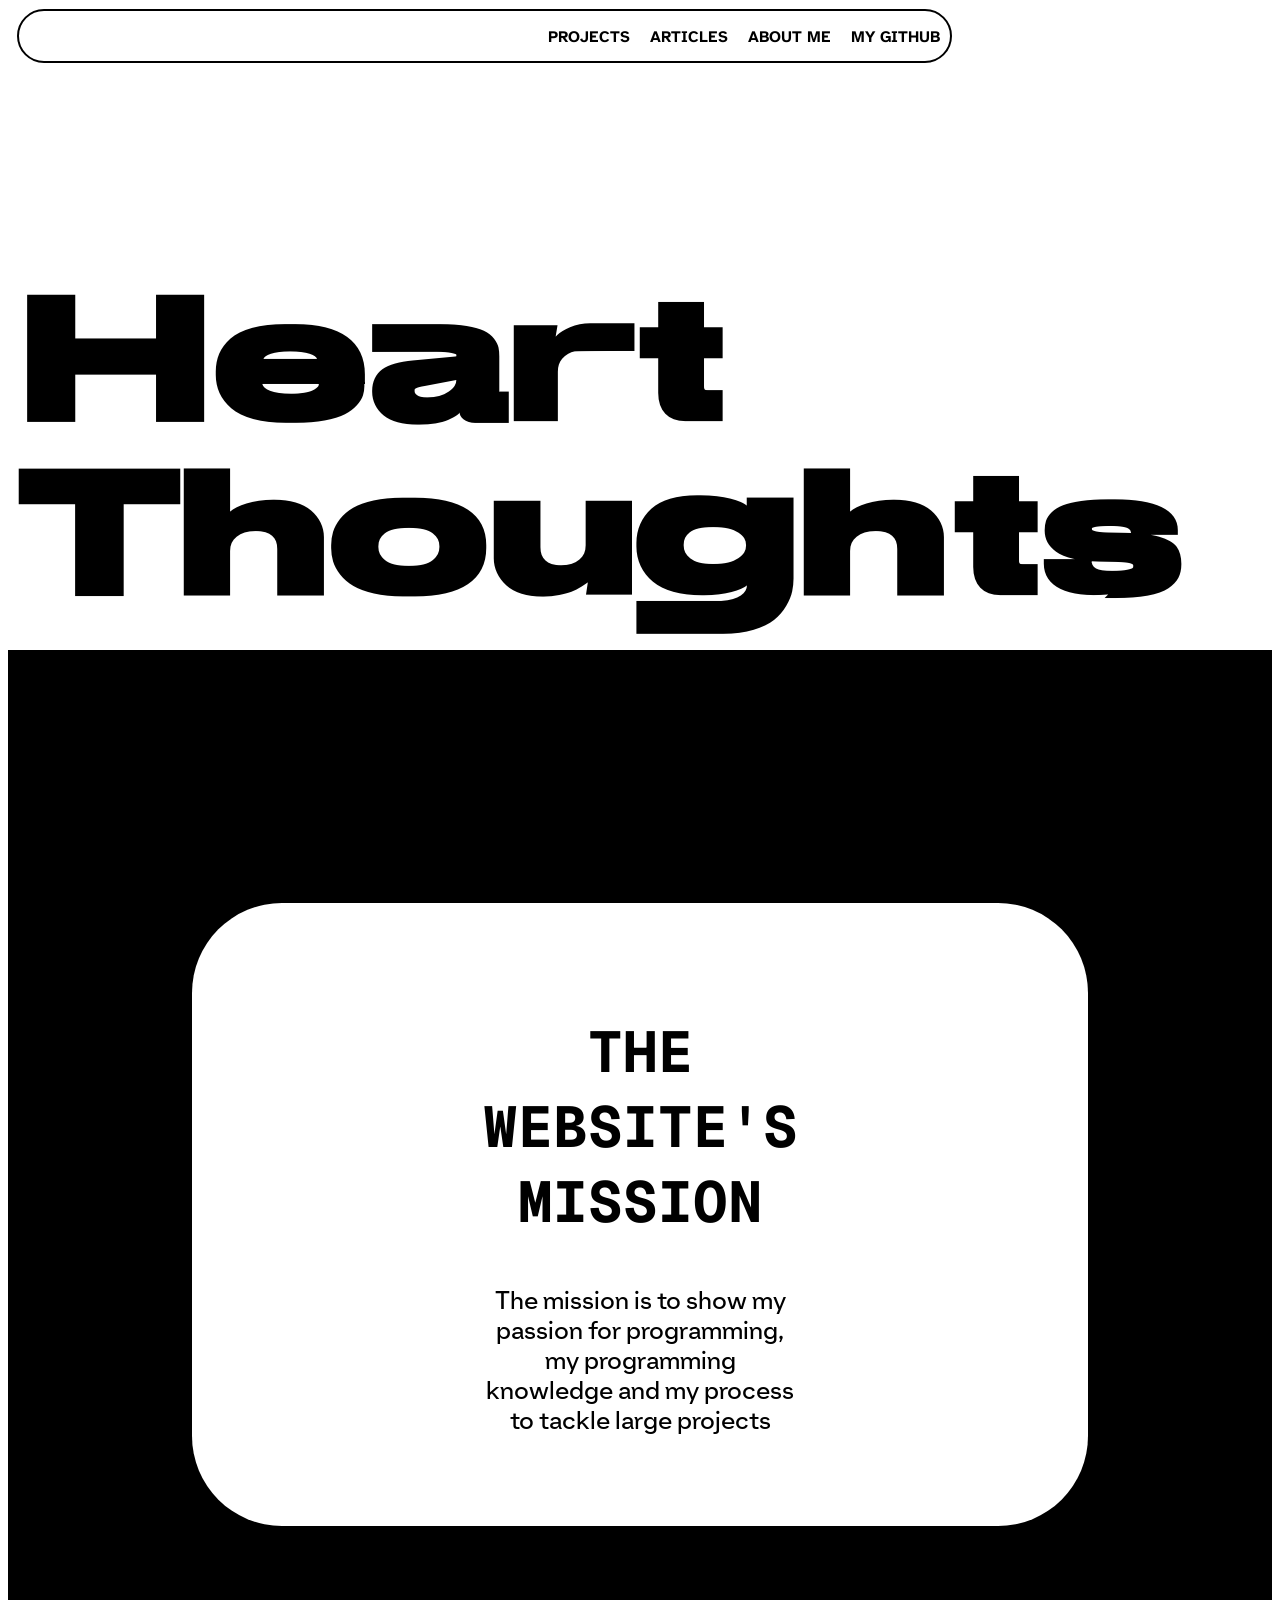
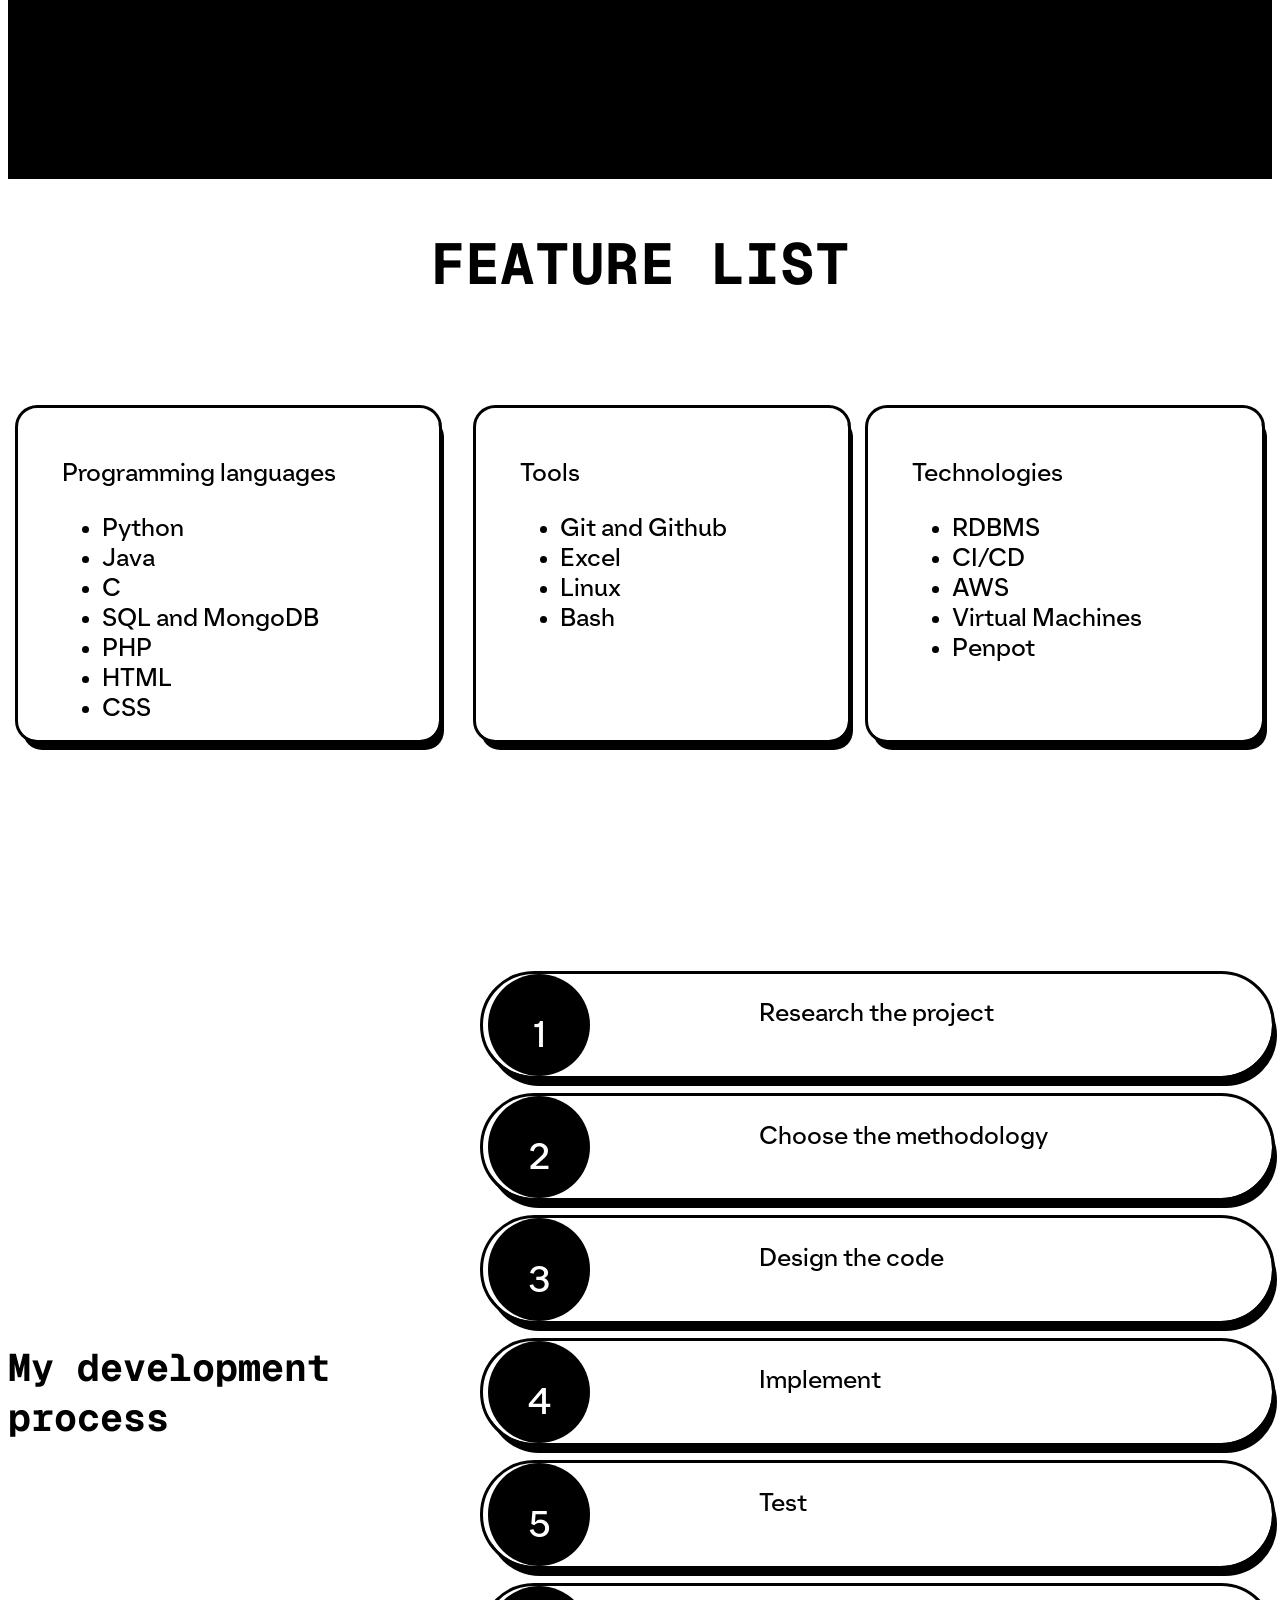
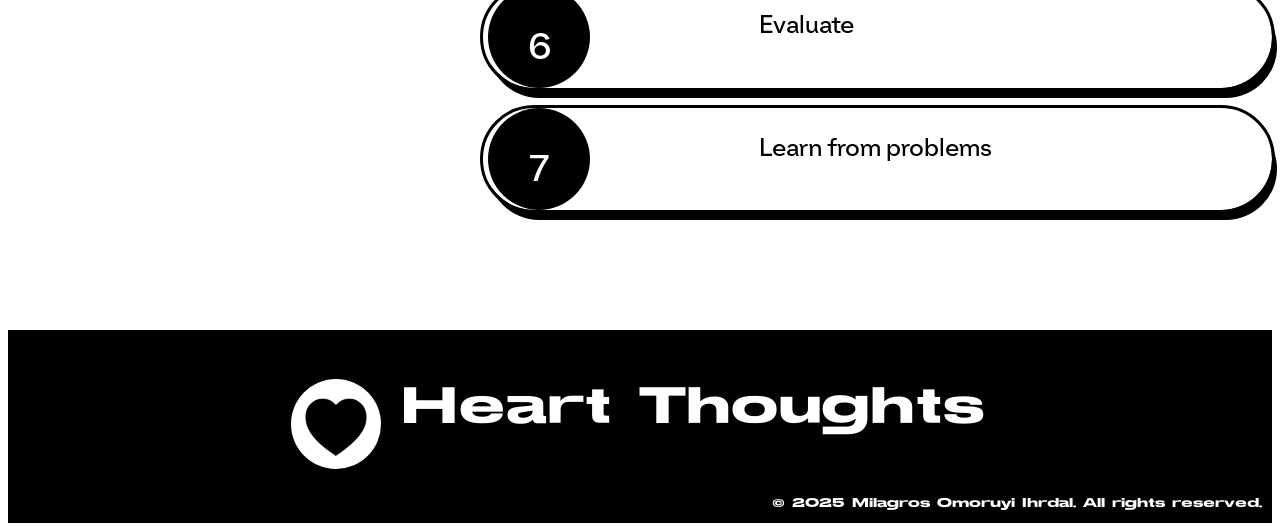
==== commit 56ca80b9: "updates on the menu and font size" ====
--- a/index.html
+++ b/index.html
@@ -8,10 +8,15 @@
     <title>Heart Thoughts - Home</title>
  </head>
  <body>
+    <!-- make a notification saying that the website is best viewed on desktop -->
     <div id="hero_section"> 
         <!-- block level identification -->
         <div class="menu">
-            <button class="home_button">menu</button>
+            
+            <button class="menu_button"><a href="html/projects.html">PROJECTS</a></button>
+            <button class="menu_button">ARTICLES</button>
+            <button class="menu_button">ABOUT ME</button>
+            <button class="menu_button">MY GITHUB</button>
             <!-- the menu -->
         </div>
         <div class="title">
@@ -237,7 +242,7 @@
         </footer>
 
 
-    
+       
     
  </body>
  </html>
--- a/styles.css
+++ b/styles.css
@@ -11,6 +11,7 @@
 @font-face {
     /* for the menu */
   font-family: 'AHN';
+  
   src: url('fonts/AtkinsonHyperlegibleNext-VariableFont_wght.ttf') format('truetype');
   font-weight: bold;
 }
@@ -55,29 +56,66 @@
 }
 
 
-#hero_section .menu .home_button{
-   background-color: white;
-   color: black; 
-
-   font-family: 'AHN';
-
-
-   /* colour of the text */
-   border-radius: 62.18px;
-   padding: 10px 29px;
-   /*  the space between the text and the border of a button: height, width */
-   text-align: center;
-   font-size: 15px;
-   border-width: 2px;
-   /* border thickness */
+   
+
+#hero_section .menu .menu_button{
+  all: unset;
+  cursor: pointer; /* optional, to indicate it is clickable */
+  padding-left: 10px;
+  padding-right: 10px;
+}
+
+#hero_section .menu .menu_button:hover{
+  background-color: rgb(0, 0, 0);
+  color: rgb(255, 255, 255);
+  cursor: pointer;
 }
 
 
 #hero_section .menu{
 /* move the menut to the left*/
-  justify-self: end; 
+  /* justify-self: end; 
   align-self: start; 
   grid-area: menu;
+
+  background-color: white;
+   color: black; 
+
+   font-family: 'AHN'; */
+
+
+   /* colour of the text */
+   /* border-radius: 62.18px;
+   padding: 10px 29px; */
+   /*  the space between the text and the border of a button: height, width */
+   /* text-align: center;
+   font-size: 15px;
+   border-width: 2px; */
+   /* border thickness */
+
+  white-space: nowrap;
+  display: flex;             /* Arrange children horizontally */
+  justify-content: flex-end; /* Align buttons to the left (start) */
+  align-items: center;       /* Vertically center buttons if they have varying heights */
+                /* Add horizontal spacing between buttons */
+
+  
+  /* color: black;  */
+  font-family: 'AHN';
+  border-style: solid;
+  border-color: black;
+  border-radius: 45px;
+  height: 50px;
+  border-width: 2px;
+}
+
+a {
+  color: black;
+  text-decoration: none; /* no underline */
+}
+
+a:hover{
+  color: white;
 }
 
 #hero_section .title{
@@ -398,3 +436,4 @@
   justify-self: end;
   padding-right:10px ;
 }
+
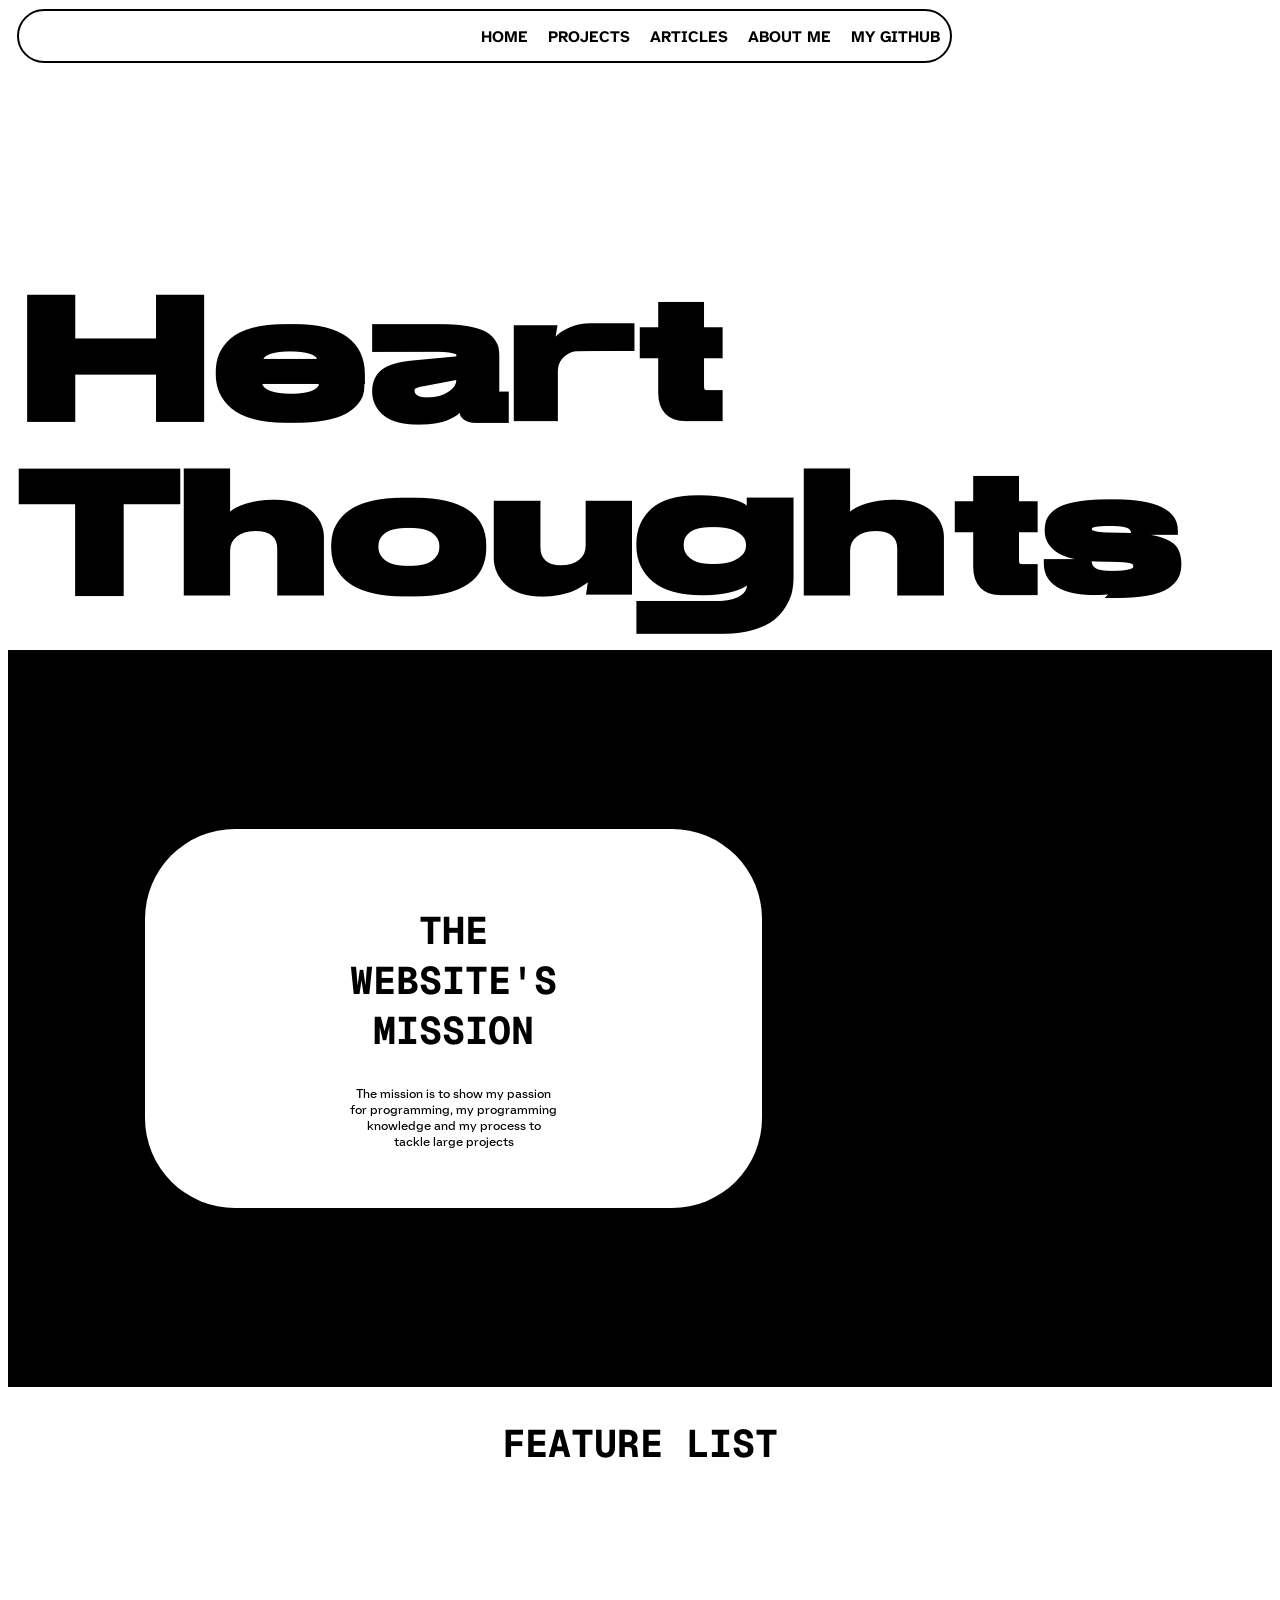
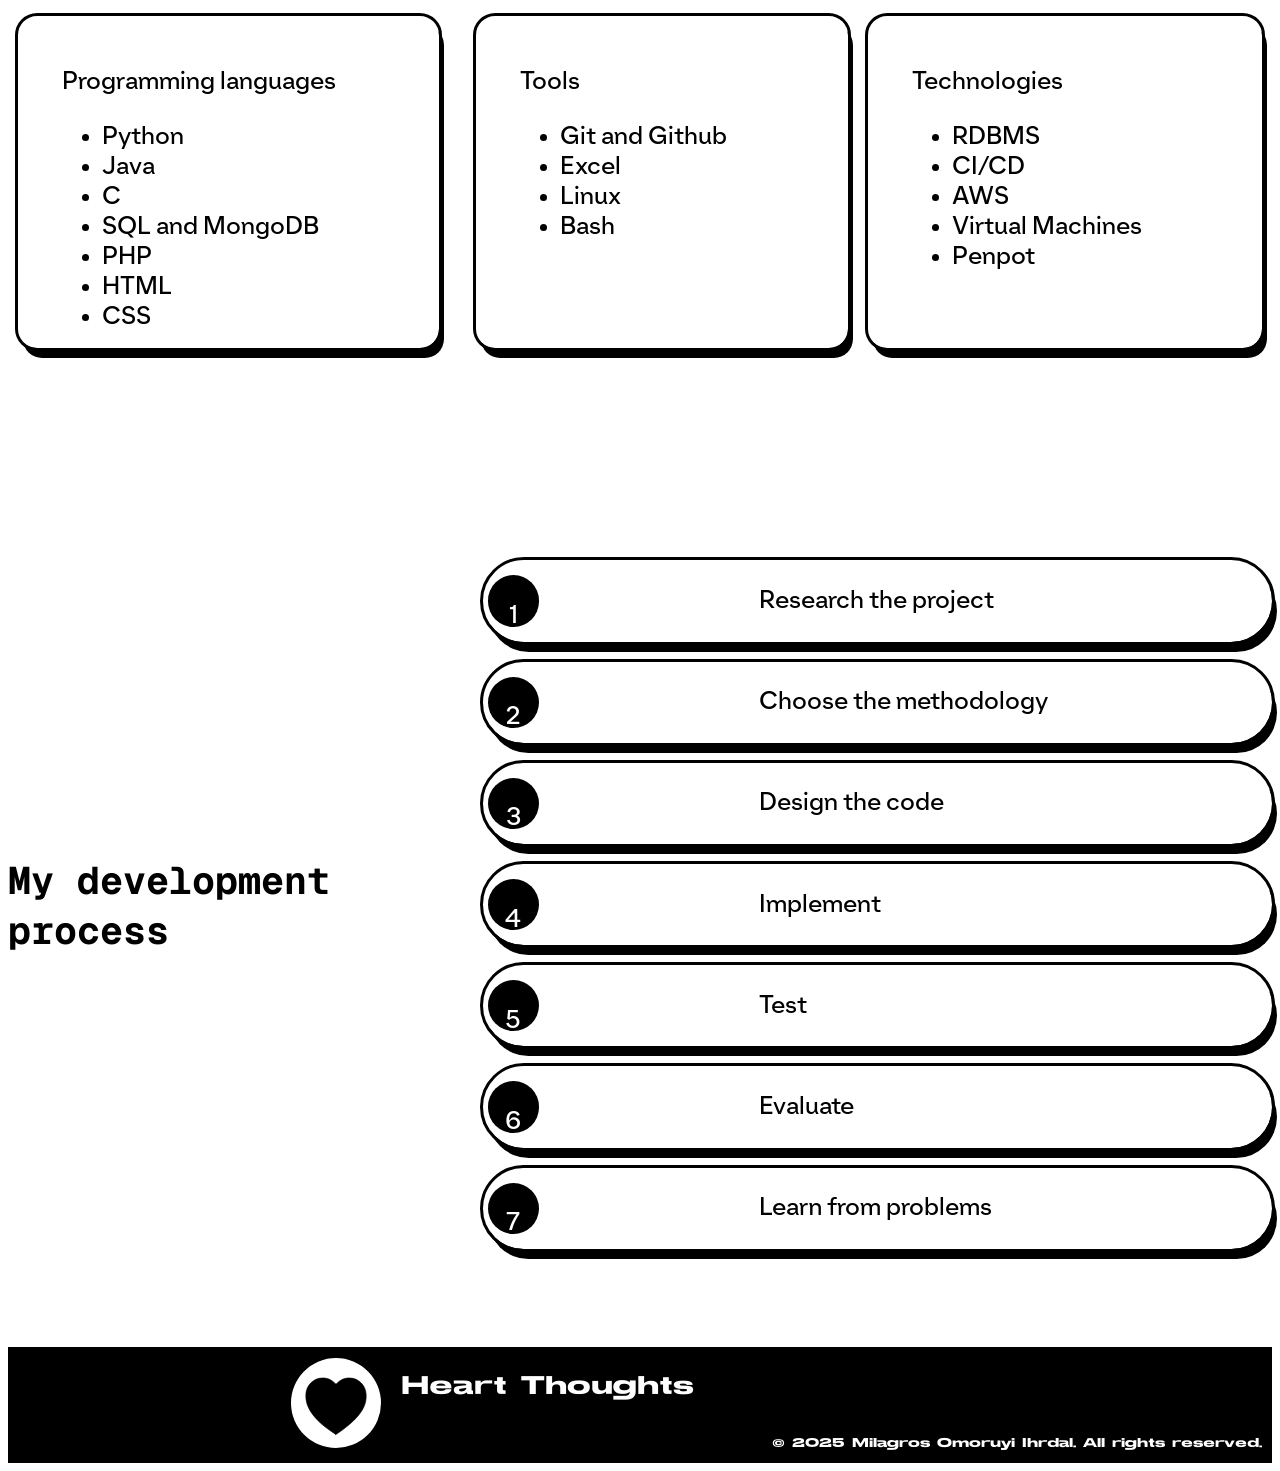
==== commit 8d837a72: "made the article and project pages, fixed the font size issue but only in the home page" ====
--- a/index.html
+++ b/index.html
@@ -12,9 +12,9 @@
     <div id="hero_section"> 
         <!-- block level identification -->
         <div class="menu">
-            
+            <button class="menu_button"> <a href="../index.html">HOME</a></button>
             <button class="menu_button"><a href="html/projects.html">PROJECTS</a></button>
-            <button class="menu_button">ARTICLES</button>
+            <button class="menu_button"><a href="html/articles.html">ARTICLES</a></button>
             <button class="menu_button">ABOUT ME</button>
             <button class="menu_button">MY GITHUB</button>
             <!-- the menu -->
--- a/styles.css
+++ b/styles.css
@@ -437,3 +437,52 @@
   padding-right:10px ;
 }
 
+
+
+
+/* fixing the size lookng too big in larger screens */
+@media (min-width: 1200px) {
+  #hero_section .title {
+    font-size: 6vw; /* Scales down on larger screens */
+  }
+
+  #mission_section .mission_card .mission_title{
+    font-size: 2vw;
+  }
+
+  #mission_section .mission_card .mission_text{
+    font-size: 1vw;
+  }
+
+.feauture_title {
+  font-size: 2vw;
+}
+
+.hwi-title {
+  font-size: 2vw;
+}
+
+.hwi-numbered-label{
+  font-size: 2vw;
+}
+
+.hwi-numbered-icon{
+  width: 4vw;
+  height: 4vw;
+}
+
+.hwi-single-item-text{
+  font-size: 2vw;
+}
+
+footer {
+  width: 100%;
+  height: 10%;
+}
+
+.footer_text {
+  font-size: 2vw;
+}
+
+
+}
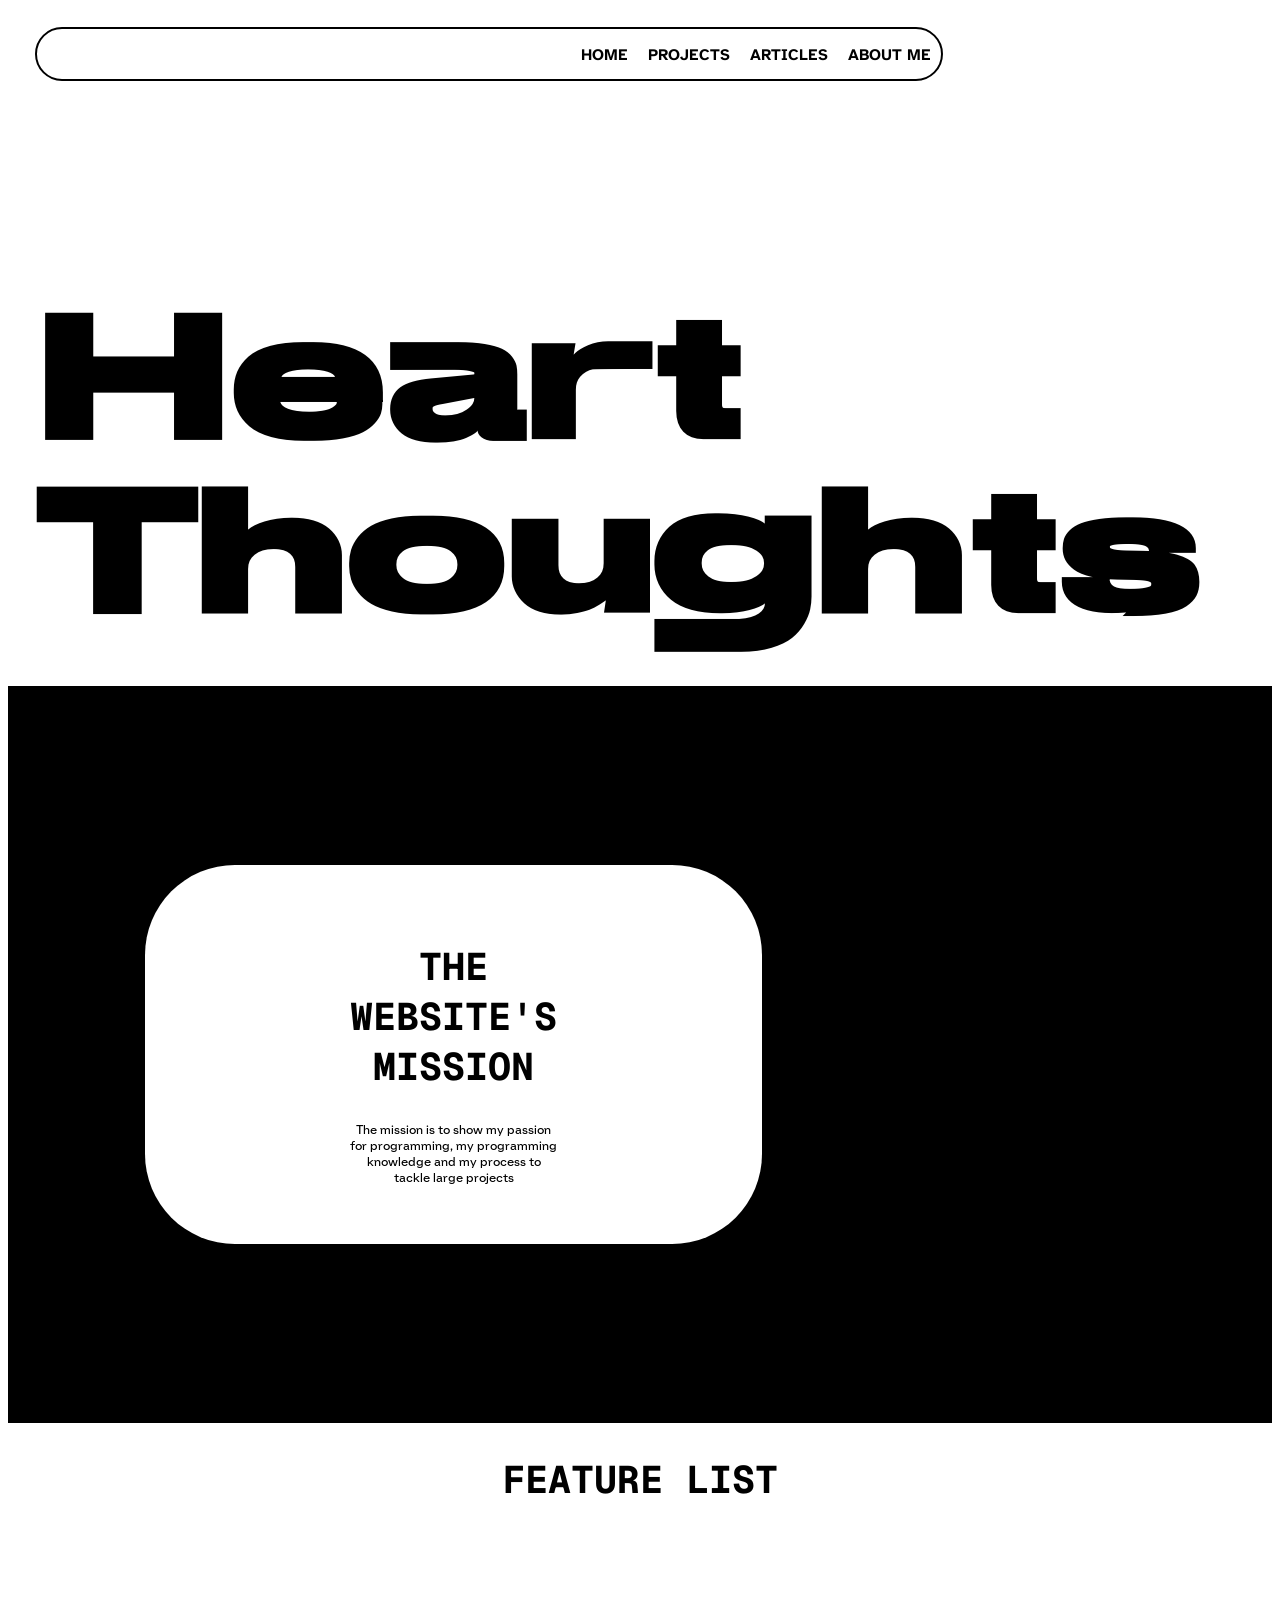
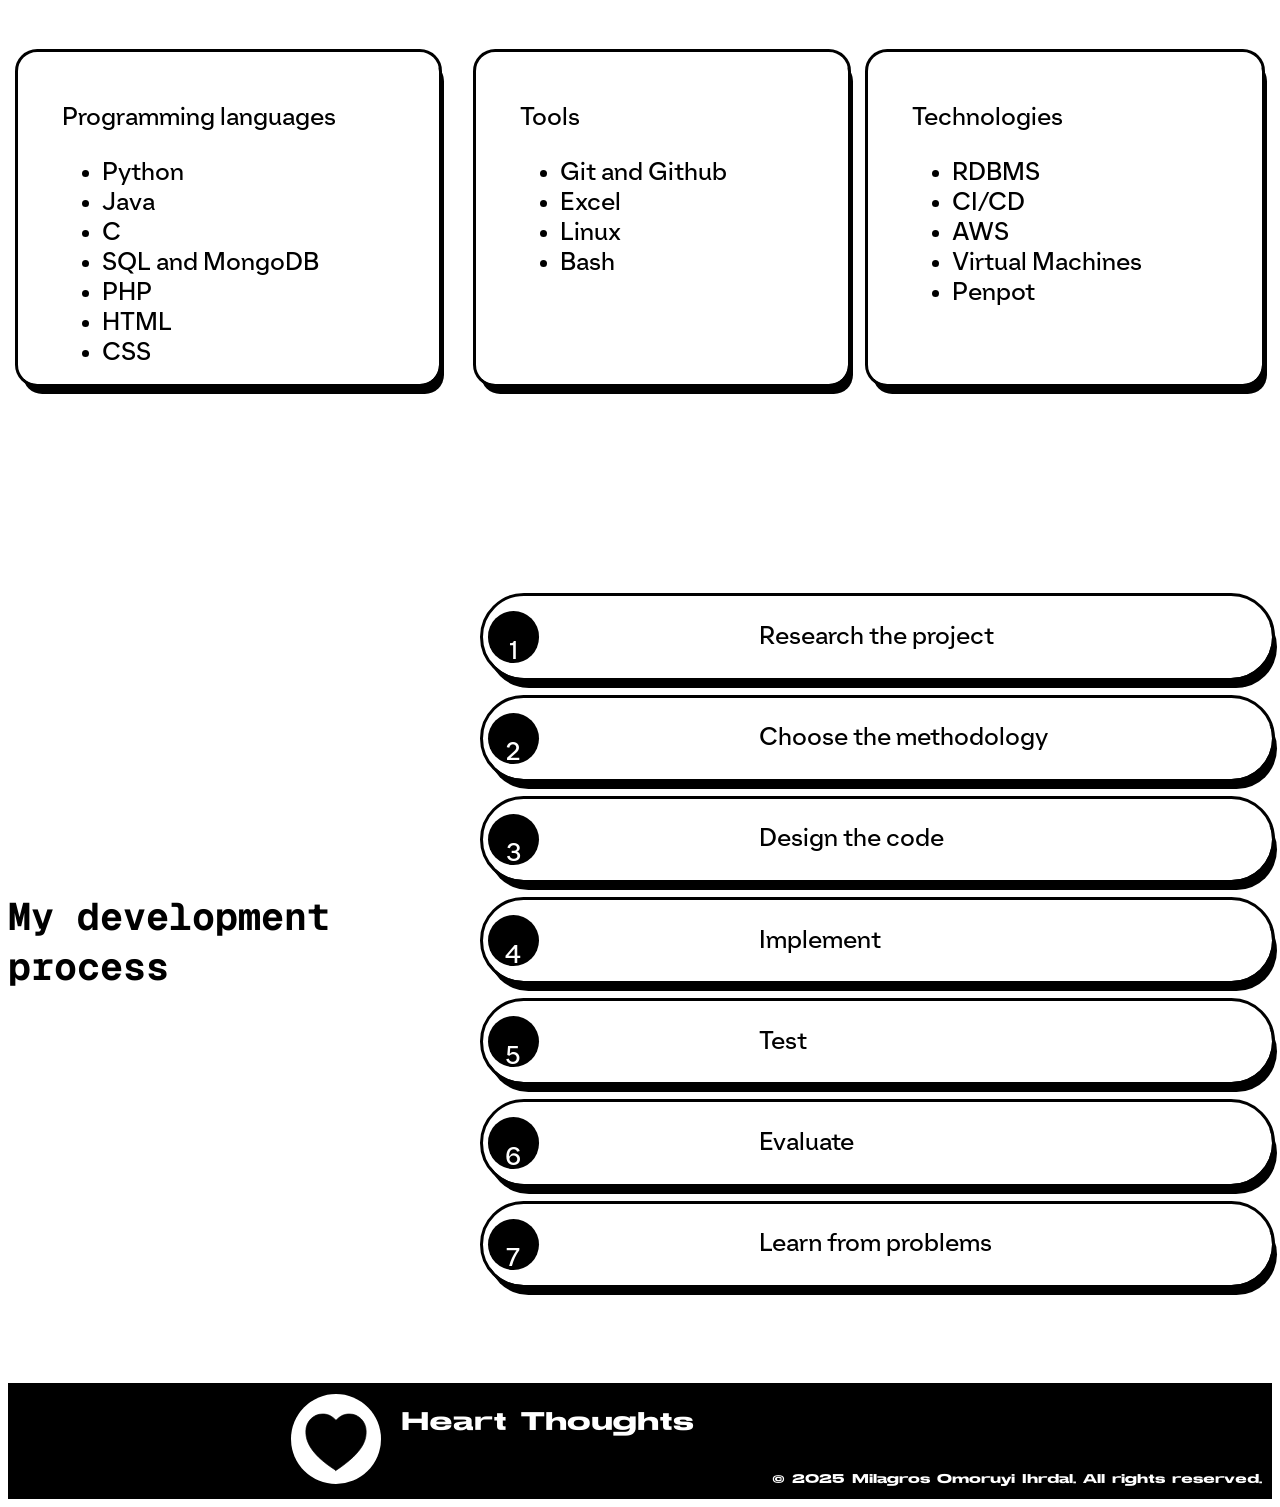
==== commit 037ba2fe: "add articles, change the hero section of the articles, remove the footer in the articles cause they " ====
--- a/index.html
+++ b/index.html
@@ -11,14 +11,15 @@
     <!-- make a notification saying that the website is best viewed on desktop -->
     <div id="hero_section"> 
         <!-- block level identification -->
+        
         <div class="menu">
-            <button class="menu_button"> <a href="../index.html">HOME</a></button>
+            <button class="menu_button"> <a href="index.html">HOME</a></button>
             <button class="menu_button"><a href="html/projects.html">PROJECTS</a></button>
             <button class="menu_button"><a href="html/articles.html">ARTICLES</a></button>
-            <button class="menu_button">ABOUT ME</button>
-            <button class="menu_button">MY GITHUB</button>
+             <button class="menu_button"><a href="html/about_me.html">ABOUT ME</a></button>
             <!-- the menu -->
         </div>
+        
         <div class="title">
             <!-- the title -->
              <h1>Heart<br>Thoughts</h1>
--- a/styles.css
+++ b/styles.css
@@ -50,13 +50,12 @@
     ". menu"
     "title title";
     /*  gaps between the rows, gaps between the columsn  */
-    margin: 1vh;
+    margin: 3vh;
     overflow: hidden;  /* Hides overflowed text */
     
 }
 
 
-   
 
 #hero_section .menu .menu_button{
   all: unset;
@@ -107,6 +106,10 @@
   border-radius: 45px;
   height: 50px;
   border-width: 2px;
+  
+
+
+
 }
 
 a {
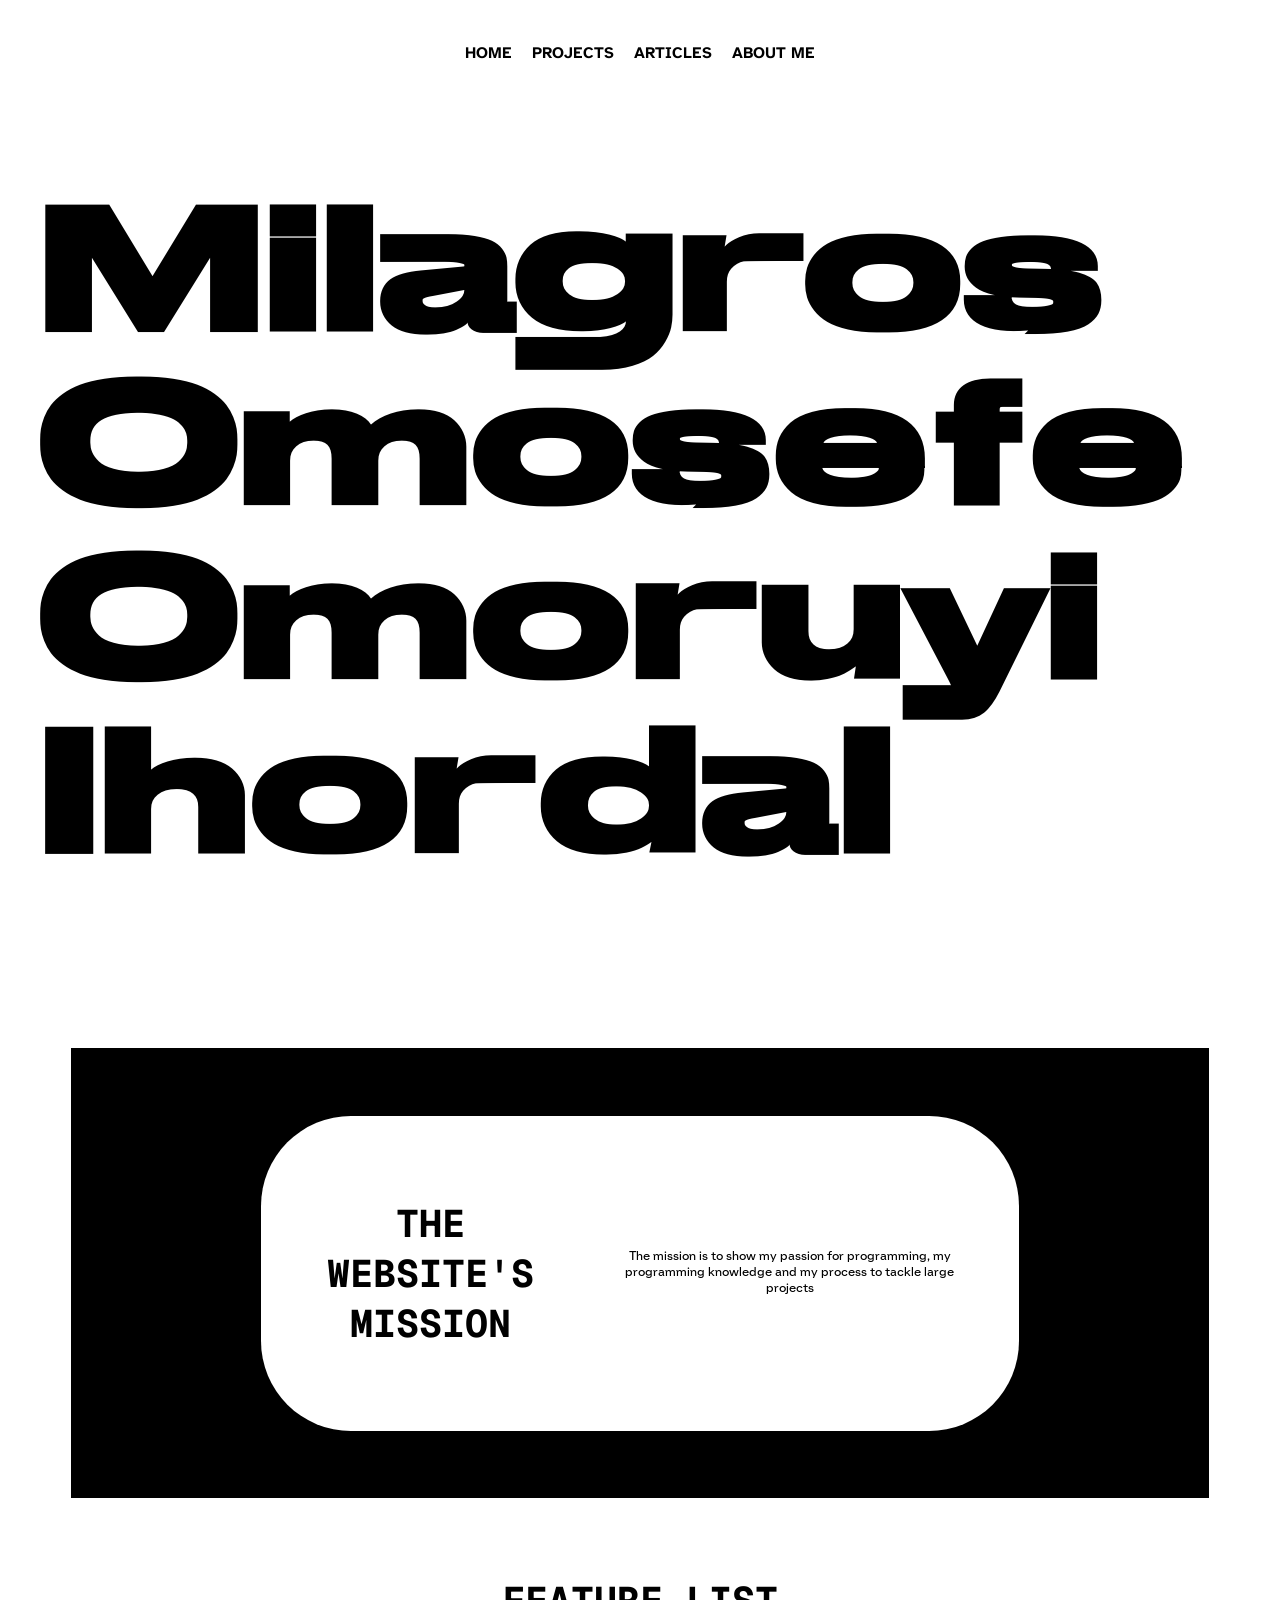
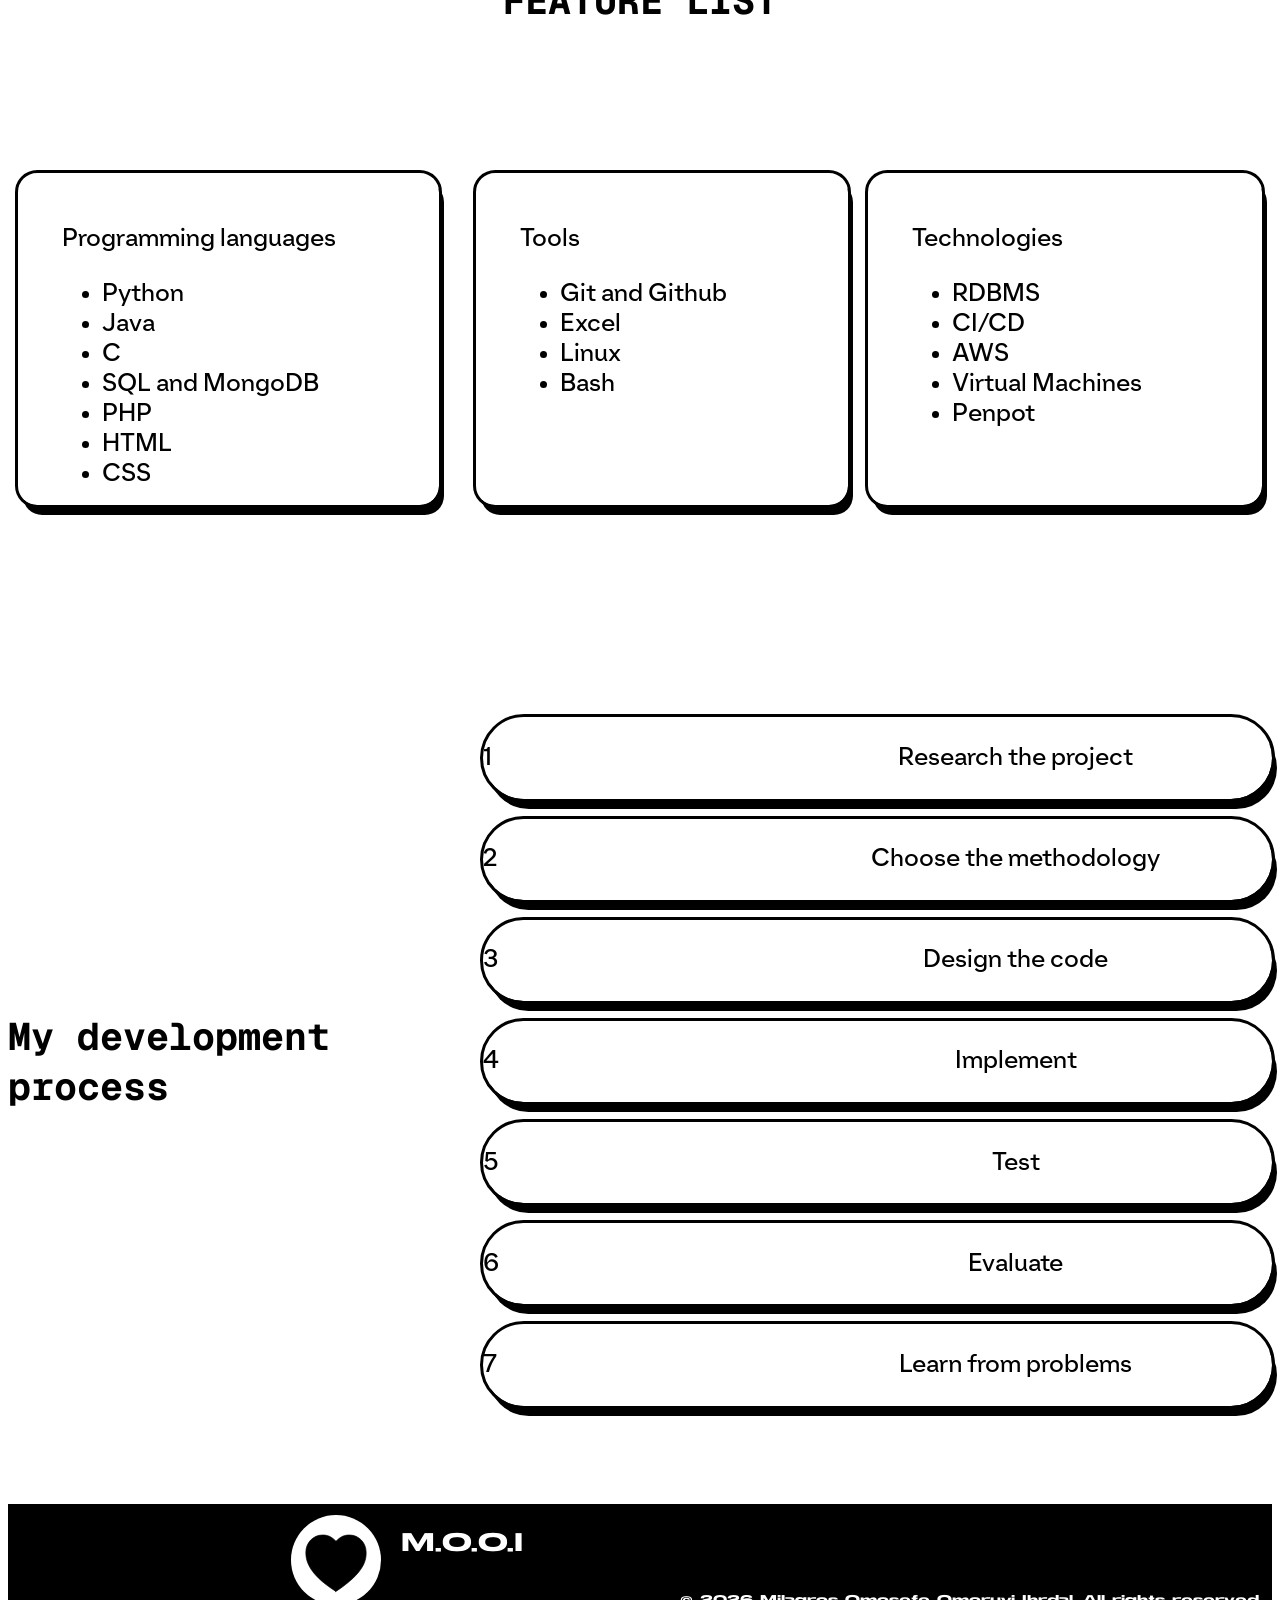
==== commit 214b5a36: "fixed issues with the home page, footer, menu and size of containers in big screens" ====
--- a/index.html
+++ b/index.html
@@ -5,7 +5,7 @@
     <meta charset="UTF-8">
     <meta name="viewport" content="width=device-width, initial-scale=1.0">
     <link rel="stylesheet" type="text/css" href="styles.css" /> 
-    <title>Heart Thoughts - Home</title>
+    <title>MOOI- Home</title>
  </head>
  <body>
     <!-- make a notification saying that the website is best viewed on desktop -->
@@ -22,7 +22,7 @@
         
         <div class="title">
             <!-- the title -->
-             <h1>Heart<br>Thoughts</h1>
+             <h1>Milagros Omosefe<br>Omoruyi Ihordal</h1>
         </div>
 
     </div>
@@ -232,11 +232,11 @@
                 <img src="assets\logo.svg" alt="logo" style="width:10vh;height:10vh;">
             </div>
             <div class="footer_text">
-                <p>Heart Thoughts</p>
+                <p>M.O.O.I</p>
             
             </div>
             <div class="footer_copyright">
-                <p>© 2025 Milagros Omoruyi Ihrdal. All rights reserved.</p>
+                <p>© 2026 Milagros Omosefe Omoruyi Ihrdal. All rights reserved.</p>
             </div>
             
             
--- a/styles.css
+++ b/styles.css
@@ -36,23 +36,42 @@
 
 }
 
-#hero_section{
+/* #hero_section{
 /* 1. to use grid you need to set the outmost container to grid */
-    display: grid;  /* grid – generates a block-level grid */
-
-
-/* 2. define the   columns and rows of the grid with a space-separated list of values*/
+    /* display: grid;   */
+    /* grid – generates a block-level grid */
+
+
+/* 2. define the columns and rows of the grid with a space-separated list of values*/
 /*  <track-size> – can be a length, a percentage, or a fraction of the free space in the grid using the fr unit (more on this unit over at DigitalOcean)
 <line-name> – an arbitrary name of your choosing or the order that the lines appears from the leftmost outer lne of the grid. the count starts at 1 and not 0*/
-    grid-template-columns: 75% 25%;
+    /* grid-template-columns: 50% 50%;
     grid-template-rows: 25% 25%;
     grid-template-areas: 
-    ". menu"
+    "menu menu"
     "title title";
     /*  gaps between the rows, gaps between the columsn  */
+    /* margin: 3vh;
+    overflow: hidden;  /* Hides overflowed text */
+     
+  
+
+
+#hero_section { 
+  /* put in other pages */
+    display: grid;
+
+    grid-template-columns: 1fr;
+    grid-template-rows: auto auto;
+
+    grid-template-areas:
+        "menu"
+        "title";
+
+    justify-items: center;
+
     margin: 3vh;
-    overflow: hidden;  /* Hides overflowed text */
-    
+    overflow: hidden;
 }
 
 
@@ -92,17 +111,17 @@
    border-width: 2px; */
    /* border thickness */
 
+  text-align: center;
   white-space: nowrap;
   display: flex;             /* Arrange children horizontally */
-  justify-content: flex-end; /* Align buttons to the left (start) */
+  justify-content: center; /* Align buttons to the left (start) */
   align-items: center;       /* Vertically center buttons if they have varying heights */
                 /* Add horizontal spacing between buttons */
 
   
   /* color: black;  */
   font-family: 'AHN';
-  border-style: solid;
-  border-color: black;
+
   border-radius: 45px;
   height: 50px;
   border-width: 2px;
@@ -133,7 +152,7 @@
 
 
 #hero_section .title h1{
-    font-size: 13.43vw;
+    font-size: clamp(3rem, 13.43vw, 12rem);
     font-family: 'StretchPro';
 
 }
@@ -143,52 +162,62 @@
 Mission section
 
 */
+
 
 
 #mission_section {
     background-color: black;
-    width: 100%;
-    height: 50%;
-    display: grid; 
-    /* minmax(0, 1fr) */
-    grid-template-columns: minmax(0.3fr,1fr) minmax(0.4fr,2fr) minmax(0.3fr,1fr);
-    grid-template-rows: minmax(0.3fr,1fr) minmax(2.4fr,3fr) minmax(0.3fr,1fr);  
-    gap: 0px 0px; 
-    grid-template-areas: 
-        ". . ."
-        "mission_card . . "
-        ". . ."; 
-
-}
-/* not centred */
-#mission_section .mission_card{
-    margin: 20% 20%;
+    width: 90%;
+    height: 50vh;
+    margin: 5vh auto;
+
+    display: flex;
+    justify-content: center;
+    align-items: center;
+
+    box-sizing: border-box;
+}
+
+#mission_section .mission_card {
+    width: 66.67%;
+    height: 70%;
+
+    max-width: 900px;
+    max-height: 90%;
+
+    box-sizing: border-box;
+
     background-color: white;
-    color: black; 
+    color: black;
     border-radius: 90px;
-    padding: 5% 23%;
+
+    padding: 40px;
+
+    display: flex;
+    justify-content: center;
+    align-items: center;
+
     text-align: center;
-
-    justify-self: center; 
-    align-self: center; 
-    grid-area: mission_card; 
-    white-space: normal;  /* Ensures text wraps when necessary */
-    
-    
-    
-}
+}
+
 
 #mission_section .mission_card .mission_title{
   font-family: 'GeistMono';
   /* white-space: nowrap; */
   /* stops the text being squished in one column*//* stops the text being squished in one column*/
-  font-size: 3vw;
+ 
+  font-size: clamp(0.12rem, 0.7rem, 1.2rem);
+  /* min, fluid, max */
   /* white-space: normal;  Ensures text wraps when necessary */
+  place-items: center;
+  margin-right: 40px;
 }
 
 #mission_section .mission_card .mission_text{
   font-family: 'CruffySans';
-  font-size: 2vw;
+  font-size: 1rem;
+  font-size: clamp(0.1rem, 0.8em, 1rem);
+  place-items: center;
   /* white-space: normal;  Ensures text wraps when necessary */
 
 }
@@ -311,8 +340,8 @@
   grid-template-rows: 1fr 1fr 1fr 1fr 1fr 1fr 1fr;
   gap: 20px 0px;
   grid-auto-flow: row;
-  justify-content: stretch;
-  align-content: stretch;
+  justify-content: center;
+  align-content: center;
   justify-items: stretch;
   align-items: center;
   grid-template-areas:
@@ -329,7 +358,7 @@
 .single-item-hiw { 
   display: grid; 
   grid-template-columns: 0.7fr 1.3fr; 
-  grid-template-rows: 1.1fr; 
+  grid-template-rows: 1fr; 
   gap: 0px 0px; 
   grid-template-areas: 
     "hwi-numbered-icon hwi-single-item-text"; 
@@ -338,29 +367,10 @@
 
 }
 
-.hwi-numbered-icon{
-  display: grid; 
-  grid-template-columns: 1fr 1fr 1fr; 
-  grid-template-rows: 1fr 1fr 1fr; 
-  gap: 0px 0px; 
-  margin-left: 5px;
-  grid-template-areas: 
-  ". . ."
-  ". . ."
-  ". hwi-numbered-label ."; 
-
-
-  background-color: #000000;
-  border-radius: 90px;
-  width: 8vw;
-  height: 8vw;
-  align-self:center;
-  justify-self: left;
-  grid-area: hwi-numbered-icon;
-}
+
 
 .hwi-numbered-label{
-  color:white ;
+  color:black;
   grid-area: hwi-numbered-label;
   justify-self: center;
   align-self: center;
@@ -372,6 +382,8 @@
 .hwi-single-item-text{
   font-family: 'CruffySans';
   font-size: 2vw;
+  justify-self: center;
+  align-self: center;
   
 }
 .second-item-hiw { grid-area: hwi-second; }
@@ -445,9 +457,10 @@
 
 /* fixing the size lookng too big in larger screens */
 @media (min-width: 1200px) {
-  #hero_section .title {
-    font-size: 6vw; /* Scales down on larger screens */
-  }
+  /* #hero_section .title {
+    font-size: 6vw; /* Scales down on larger screens }*/
+  
+
 
   #mission_section .mission_card .mission_title{
     font-size: 2vw;
